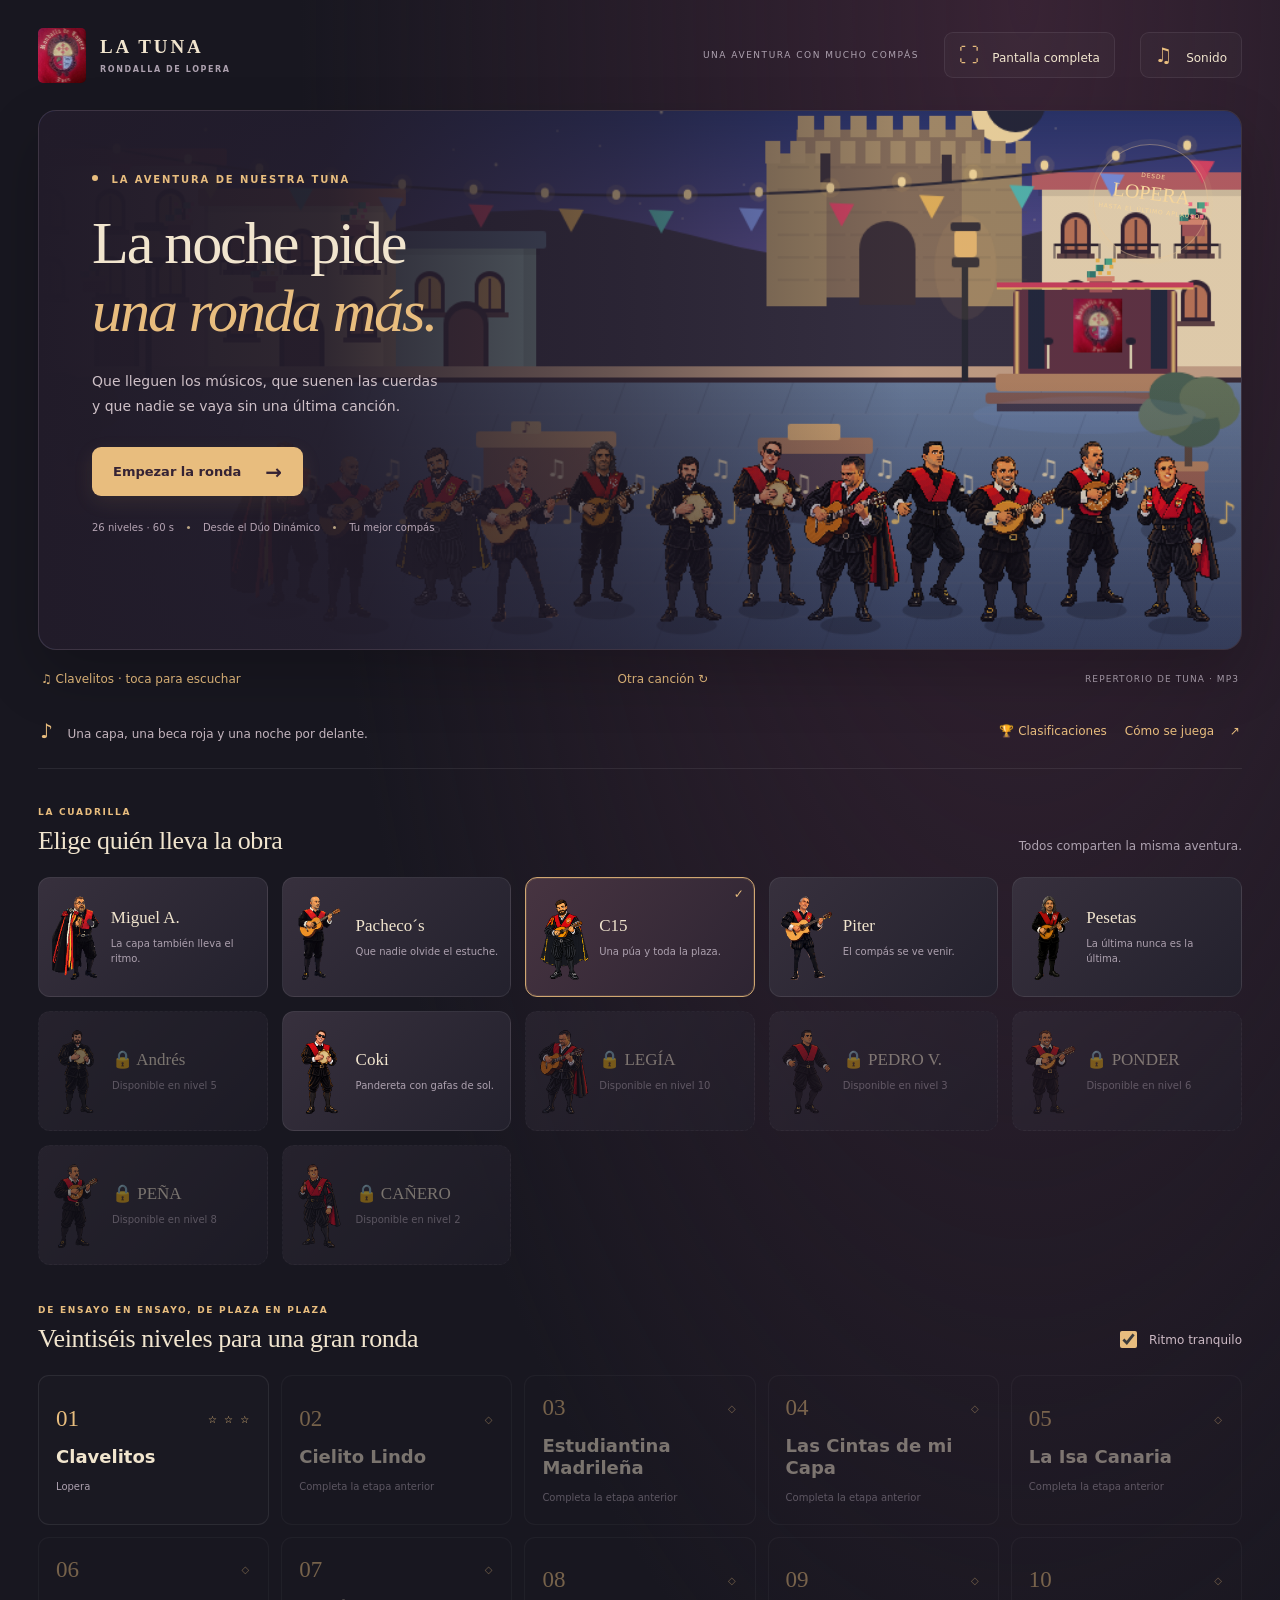
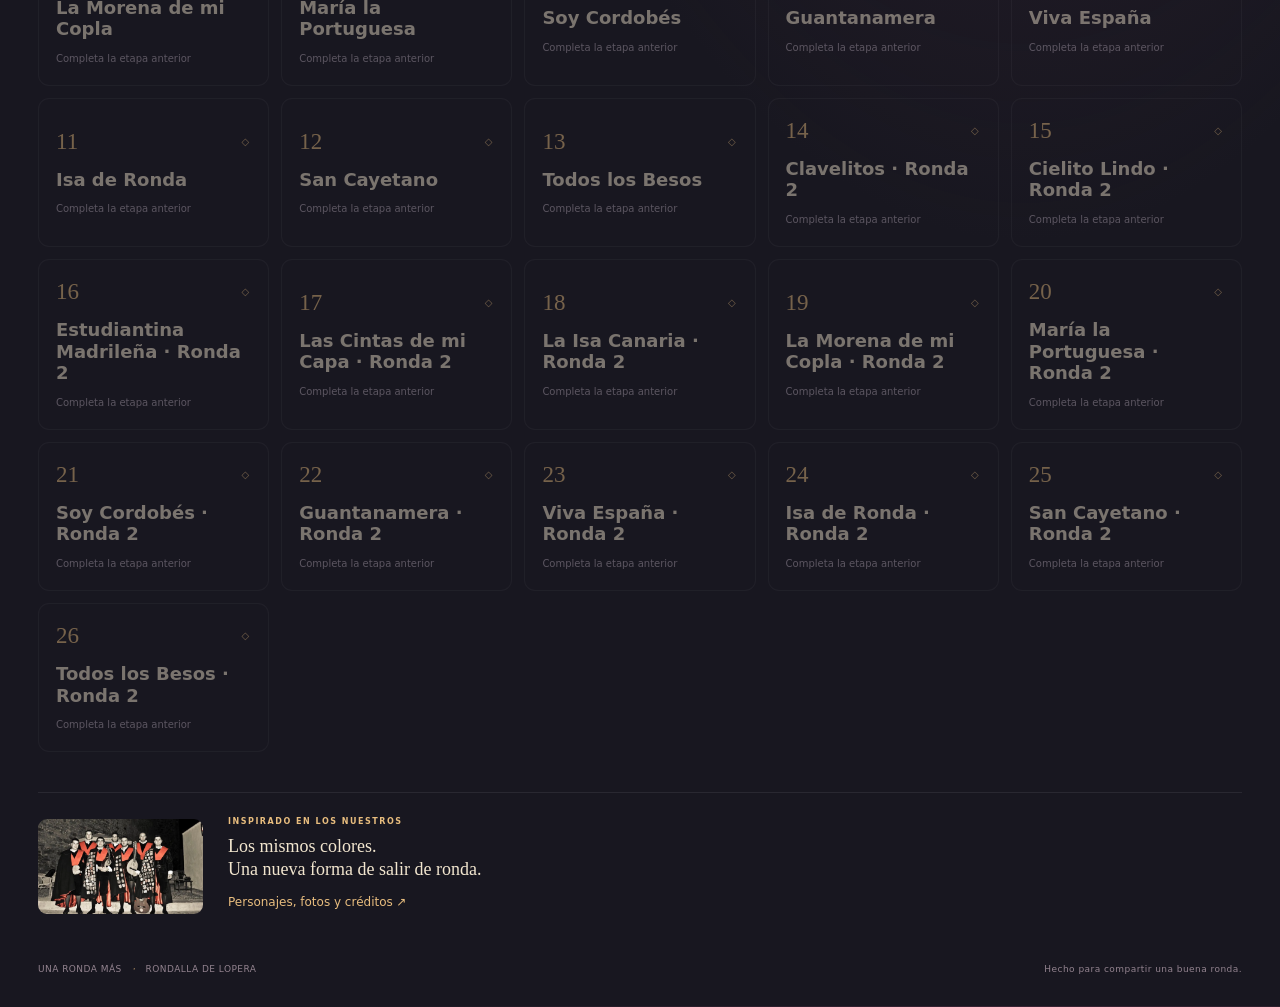
==== index.html @ 02914f10 "Update flexible group guidance" ====
<!doctype html>
<html lang="es">
<head>
  <meta charset="UTF-8"><meta name="viewport" content="width=device-width,initial-scale=1,viewport-fit=cover">
  <meta name="theme-color" content="#201b29"><meta name="description" content="Una ronda más: la aventura musical de la Rondalla de Lopera. Prepara al grupo, recorre la plaza y toca a compás.">
  <title>Una ronda más · Rondalla de Lopera</title>
  <link rel="icon" href="assets/ui/escudo.webp"><link rel="stylesheet" href="css/game.css?v=20261011-flex-party1"><link rel="stylesheet" href="css/promotion.css?v=20261011-promotion1">
</head>
<body>
  <div class="page">
    <header class="masthead">
      <a class="brand" href="#" id="brand" aria-label="Volver al inicio del juego"><img src="assets/ui/escudo.webp" alt="Escudo original de la Rondalla de Lopera"><span>LA TUNA<small>RONDALLA DE LOPERA</small></span></a>
      <div class="header-right"><span class="edition">UNA AVENTURA CON MUCHO COMPÁS</span><button class="icon-button" id="fullscreen" aria-label="Activar pantalla completa" title="Activar pantalla completa">⛶ <span>Pantalla completa</span></button><button class="icon-button" id="settings-open" aria-label="Ajustes de sonido">♫ <span>Sonido</span></button><button class="icon-button" id="pause" hidden aria-label="Pausar partida">Ⅱ <span>Pausa</span></button></div>
    </header>

    <main>
      <section id="home" class="home">
        <div class="hero">
          <canvas id="home-art" class="hero-art" width="960" height="540" aria-label="Ilustración de los músicos de la Rondalla en una plaza iluminada"></canvas>
          <div class="hero-shade"></div>
          <div class="hero-copy"><p class="eyebrow"><span></span> LA AVENTURA DE NUESTRA TUNA</p><h1>La noche pide<br><em>una ronda más.</em></h1><p class="hero-description">Que lleguen los músicos, que suenen las cuerdas<br class="desktop-break"> y que nadie se vaya sin una última canción.</p><button id="play" class="button primary">Empezar la ronda <span>→</span></button><div class="hero-meta"><span>26 niveles · 60 s</span><i></i><span>Desde el Dúo Dinámico</span><i></i><span>Tu mejor compás</span></div></div>
          <div class="postmark"><span>DESDE</span><b>LOPERA</b><span>HASTA EL ÚLTIMO APLAUSO</span></div>
        </div>

        <div class="music-strip"><button id="music-now" class="text-button" aria-label="Activar y ver la música actual">♫ Activa la música</button><button id="next-song" class="text-button" aria-label="Cambiar canción del menú">Otra canción ↻</button><span>REPERTORIO DE TUNA · MP3</span></div><div class="below-hero"><p><span class="gold">♪</span> Una capa, una beca roja y una noche por delante.</p><div class="below-actions"><button id="rankings-open" class="text-button">🏆 Clasificaciones</button><button id="how-open" class="text-button">Cómo se juega <span>↗</span></button></div></div>
        <section class="cast-section"><div class="section-heading"><div><p class="eyebrow">LA CUADRILLA</p><h2>Elige quién lleva la obra</h2></div><span class="muted">Todos comparten la misma aventura.</span></div><div id="characters" class="characters"></div></section>
        <section class="route-section"><div class="section-heading"><div><p class="eyebrow">DE ENSAYO EN ENSAYO, DE PLAZA EN PLAZA</p><h2>Veintiséis niveles para una gran ronda</h2></div><label class="difficulty"><input id="easy" type="checkbox" checked> Ritmo tranquilo</label></div><div id="levels" class="levels"></div></section>
        <div class="photo-footer"><img src="assets/referencias/grupo.webp" alt="Fotografía original de los músicos de la Tuna"><div><p class="eyebrow">INSPIRADO EN LOS NUESTROS</p><p>Los mismos colores.<br>Una nueva forma de salir de ronda.</p><button id="credits-open" class="text-button">Personajes, fotos y créditos ↗</button></div></div>
      </section>

      <section id="play-area" class="play-area" hidden aria-label="Partida">
        <div class="hud"><div class="hud-title"><span id="level-number" class="level-number">01</span><div><p id="place">Lopera · El ensayo</p><h2 id="level-title">Que no falte una cuerda</h2></div></div><div class="hud-stats"><div><small>PUNTOS</small><b id="score">0</b></div><div class="health-stat"><small id="health-label">ÁNIMO</small><div class="health-track"><span id="health-fill"></span></div></div><div><small id="timer-label">TIEMPO</small><b id="timer">1:45</b></div></div></div>
        <div class="game-viewport"><canvas id="game" width="960" height="540" tabindex="0" aria-label="Plaza de juego. Usa WASD o flechas para moverte, espacio para recoger. En actuaciones pulsa la dirección de cada nota."></canvas><div id="beacons" class="beacons" aria-label="Objetivos de la plaza"></div></div>
        <div class="objective-bar"><span class="objective-dot"></span><p id="objective">Recoge los instrumentos</p><b id="progress">0 / 3</b></div>
        <div id="rhythm-controls" hidden><p id="next-note" class="note-hint">Prepárate para tocar…</p><div class="rhythm-controls" aria-label="Controles musicales"><button data-lane="0" aria-label="Nota izquierda">←<small>A</small></button><button data-lane="1" aria-label="Nota abajo">↓<small>S</small></button><button data-lane="2" aria-label="Nota arriba">↑<small>W</small></button><button data-lane="3" aria-label="Nota derecha">→<small>D</small></button></div></div>
        <div id="explore-controls" class="explore-controls"><div class="dpad" aria-label="Controles de movimiento"><button data-direction="up" aria-label="Mover arriba">↑</button><button data-direction="left" aria-label="Mover izquierda">←</button><button data-direction="down" aria-label="Mover abajo">↓</button><button data-direction="right" aria-label="Mover derecha">→</button></div><p class="controls-tip"><kbd>WASD</kbd> / <kbd>← ↑ ↓ →</kbd> moverse <span>·</span> <kbd>Espacio</kbd> recoger o tocar<br>También puedes tocar un objeto para ir hasta él.</p><button id="interact" class="button action">Recoger / tocar <span>✦</span></button></div>
      </section>
      <aside id="scene-promotion" class="scene-promotion" aria-label="Carteles de Aquí Está la Tuna en el decorado" hidden></aside>
    </main>
    <footer class="footer"><span>UNA RONDA MÁS <i>·</i> RONDALLA DE LOPERA</span><span>Hecho para compartir una buena ronda.</span></footer>
  </div>

  <dialog id="modal"><div id="modal-content"></div></dialog>
  <dialog id="settings"><div class="dialog-head"><p class="eyebrow">A TU GUSTO</p><button class="close" data-close="settings" aria-label="Cerrar ajustes">×</button></div><h2>El sonido de la ronda</h2><p class="muted">La música se activa al empezar. Puedes tocar también en silencio.</p><label class="setting-row">Música MP3 <input id="music" type="checkbox" checked></label><label class="setting-row">Efectos de juego <input id="effects" type="checkbox" checked></label><label class="volume-row">Volumen <input id="volume" type="range" min="0" max="100" value="45"><output id="volume-value">45%</output></label><button class="button primary full" id="test-sound">Probar sonido ♪</button><p id="audio-status" class="small muted"></p><p id="storage-status" class="small muted"></p></dialog>
  <div id="live-status" class="sr-only" role="status" aria-live="polite"></div>
  <noscript><div class="noscript">Activa JavaScript en tu navegador para jugar a Una ronda más.</div></noscript>
  <script src="src/songs.js?v=4"></script><script src="src/midi.js?v=4"></script>
  <script src="src/charts/clavelitos.js?v=mp3-campaign3"></script><script src="src/charts/cielito-lindo.js?v=mp3-campaign3"></script><script src="src/charts/estudiantina-madrilena.js?v=mp3-campaign3"></script><script src="src/charts/cintas-capa.js?v=mp3-campaign3"></script><script src="src/charts/isa-canaria.js?v=mp3-campaign3"></script><script src="src/charts/morena-copla.js?v=mp3-opening1"></script><script src="src/charts/maria-portuguesa.js?v=mp3-opening1"></script><script src="src/charts/soy-cordobes.js?v=mp3-campaign3"></script><script src="src/charts/guantanamera.js?v=mp3-campaign3"></script><script src="src/charts/viva-espana.js?v=mp3-campaign3"></script><script src="src/charts/isa-de-ronda.js?v=mp3-campaign3"></script><script src="src/charts/san-cayetano.js?v=mp3-campaign3"></script><script src="src/charts/todos-los-besos.js?v=mp3-campaign3"></script>
  <script src="src/recordings.js?v=mp3-campaign3"></script><script src="src/ambient-recordings.js?v=mp3-campaign3"></script><script src="src/data.js?v=20261011-flex-party1"></script><script src="src/rankings-config.js?v=ranking1"></script><script src="src/leaderboards.js?v=ranking1"></script><script src="src/engine.js?v=20261011-flex-party1"></script><script src="src/audio.js?v=mp3-campaign3"></script><script src="src/event-scenes.js?v=20261009-procession1"></script><script src="src/promotion.js?v=20261011-promotion1"></script><script src="src/art.js?v=20261011-flex-party1"></script><script src="src/game.js?v=20261011-flex-party1"></script>
</body>
</html>
---- css/game.css ----
@charset "UTF-8";
:root{color-scheme:dark;--bg:#181720;--panel:#24202c;--gold:#e8bd7e;--cream:#f1e5ce;--muted:#ada1af;--red:#a9344d;--border:#ffffff13;--font:system-ui,-apple-system,"Segoe UI",sans-serif}
*{box-sizing:border-box}body{margin:0;background:radial-gradient(ellipse at 80% 0,#382334 0,transparent 50%),var(--bg);color:var(--cream);font-family:var(--font);font-size:15px}button,input,a{-webkit-tap-highlight-color:transparent}button,a,input{touch-action:manipulation}button{font:inherit;color:inherit;cursor:pointer}button:disabled{cursor:default;opacity:.45}button:focus-visible,a:focus-visible,input:focus-visible,canvas:focus-visible{outline:3px solid #f3cc91;outline-offset:5px}a{color:inherit;text-decoration:none}button{border:0}button,input{accent-color:var(--gold)}[hidden]{display:none!important}.page{max-width:1320px;margin:0 auto;padding:0 38px}.masthead{min-height:110px;display:flex;align-items:center;justify-content:space-between;gap:20px}.brand{display:flex;gap:14px;align-items:center}.brand img{width:48px;height:55px;object-fit:cover;border-radius:5px}.brand>span{letter-spacing:.15em;font:700 19px Georgia,serif}.brand small{display:block;letter-spacing:.2em;font:600 8px var(--font);margin-top:7px;color:var(--muted)}.header-right{display:flex;align-items:center;gap:25px}.edition{font-size:9px;letter-spacing:.17em;color:var(--muted)}.icon-button{background:#ffffff06;border:1px solid var(--border);border-radius:9px;padding:10px 14px;color:var(--gold);font-size:20px}.icon-button span{font-size:12px;margin-left:7px;color:var(--cream)}
.hero{height:540px;position:relative;overflow:hidden;border-radius:18px;border:1px solid #ffffff10;box-shadow:0 25px 60px #0003;background:#302636}.hero-art{position:absolute;height:100%;width:100%;object-fit:cover;object-position:70% center}.hero-shade{position:absolute;inset:0;background:linear-gradient(90deg,#211b29 0%,#211b29ed 24%,#211b2990 48%,#211b2910 72%),linear-gradient(0deg,#211b2966,transparent 50%)}.hero-copy{position:relative;padding:63px 53px;max-width:645px}.eyebrow{font-size:10px;font-weight:700;letter-spacing:.19em;color:var(--gold);margin:0 0 15px}.eyebrow>span{display:inline-block;width:6px;height:6px;background:var(--gold);border-radius:50%;margin-right:8px;vertical-align:2px}h1{font:400 clamp(40px,4.7vw,64px)/1.13 Georgia,serif;letter-spacing:-.035em;margin:24px 0}h1 em{font-weight:400;color:var(--gold)}.hero-description{font-size:14px;color:#cec0c7;line-height:1.8;margin:0 0 28px}.button{border-radius:9px;min-height:49px;padding:13px 21px;font-size:13px;font-weight:700;display:inline-flex;justify-content:center;align-items:center;gap:24px;transition:background .15s,transform .15s,box-shadow .15s}.button:hover{transform:translateY(-2px)}.button:active{transform:translateY(1px)}.primary{background:var(--gold);color:#352334;box-shadow:0 6px 20px #d7a6601a}.primary:hover{background:#f5d198}.secondary{background:#ffffff08;border:1px solid #ffffff1f;color:var(--cream)}.danger{background:#6b2e44}.button span{font-size:20px;line-height:1}.hero-meta{display:flex;align-items:center;gap:13px;font-size:10px;color:#b4a3b2;margin-top:26px}.hero-meta i{height:3px;width:3px;border-radius:50%;background:#b9a483}.postmark{position:absolute;right:33px;top:33px;text-align:center;transform:rotate(7deg);border:1px solid #e9c89869;border-radius:50%;width:115px;height:115px;padding:25px 3px;color:#f6d69c;box-shadow:0 0 0 5px #edcc9310}.postmark span{display:block;font-size:6px;letter-spacing:.14em;line-height:2}.postmark b{font:20px Georgia,serif}.below-hero{display:flex;justify-content:space-between;gap:12px;padding:13px 2px;border-bottom:1px solid var(--border);color:#c4b5be;font-size:12px;align-items:center}.gold{color:var(--gold);font-size:20px;margin-right:11px}.text-button{background:transparent;color:var(--gold);padding:8px 0;font-size:12px}.text-button span{margin-left:12px}.section-heading{display:flex;justify-content:space-between;align-items:end;gap:16px;margin-bottom:21px}.section-heading .eyebrow{margin-bottom:8px;font-size:9px}h2{font:400 26px/1.2 Georgia,serif;letter-spacing:-.015em;margin:0}.muted{color:var(--muted);font-size:12px;line-height:1.7}.cast-section{margin:38px 0}.characters{display:grid;grid-template-columns:repeat(4,1fr);gap:14px}.character-card{position:relative;border:1px solid var(--border);border-radius:12px;background:linear-gradient(135deg,#37303d,#23212d);text-align:left;display:flex;gap:12px;align-items:center;min-height:112px;padding:13px 15px;transition:border-color .2s,background .2s}.character-card img{width:54px;height:88px;object-fit:contain}.character-card strong{font:19px Georgia,serif;display:block;margin-bottom:8px}.character-card small{font-size:10px;line-height:1.5;color:var(--muted);display:block;max-width:155px}.character-card[aria-pressed=true]{border-color:#d0a771;background:linear-gradient(130deg,#473441,#2d2432);box-shadow:inset 0 0 0 1px #e8bd7e22}.character-card .selected-mark{position:absolute;right:10px;top:9px;color:var(--gold);font-size:12px}.route-section{margin:40px 0}.difficulty{font-size:12px;color:#ccb9c4;display:flex;align-items:center;gap:9px;padding-bottom:3px}.difficulty input{width:17px;height:17px}.levels{display:grid;grid-template-columns:repeat(5,1fr);gap:12px}.level-card{text-align:left;padding:19px 17px;border:1px solid var(--border);border-radius:11px;background:#ffffff03;min-height:133px}.level-card:hover:enabled{background:#ffffff08;border-color:#e8bd7e55}.level-card .level-top{display:flex;align-items:center;justify-content:space-between;margin-bottom:14px}.level-card .number{font:23px Georgia,serif;color:var(--gold)}.level-card .stars{font-size:10px;letter-spacing:2px;color:var(--gold)}.level-card strong{display:block;font-size:12px;margin-bottom:8px}.level-card small{font-size:10px;color:var(--muted)}.photo-footer{border-top:1px solid var(--border);padding-top:24px;display:flex;align-items:center;gap:25px;margin:40px 0 15px}.photo-footer img{width:165px;height:95px;border-radius:9px;object-fit:cover}.photo-footer .eyebrow{font-size:8px;margin-bottom:9px}.photo-footer p:not(.eyebrow){font:18px/1.3 Georgia,serif;margin:0 0 5px}.footer{padding:32px 0;display:flex;justify-content:space-between;gap:15px;font-size:9px;letter-spacing:.05em;color:#93838f}.footer i{margin:0 7px;color:var(--gold)}
.play-area{max-width:1100px;margin:0 auto}.hud{display:flex;justify-content:space-between;align-items:center;gap:20px;background:var(--panel);border:1px solid var(--border);border-radius:14px 14px 0 0;padding:20px 25px}.hud-title{display:flex;align-items:center;gap:17px}.level-number{color:var(--gold);font:32px Georgia,serif;border-right:1px solid #ffffff20;padding-right:16px}.hud-title p{font-size:10px;letter-spacing:.09em;text-transform:uppercase;margin:0 0 7px;color:var(--gold)}.hud-title h2{font-size:22px}.hud-stats{display:flex;gap:28px;align-items:center}.hud-stats>div{text-align:right}.hud-stats small{font-size:8px;color:var(--muted);letter-spacing:.13em;display:block;margin-bottom:7px}.hud-stats b{font-size:20px;font-variant-numeric:tabular-nums;color:var(--cream)}.health-track{width:92px;height:8px;background:#ffffff12;border-radius:5px;overflow:hidden}.health-track span{height:100%;display:block;background:#98bd98;border-radius:5px;transition:width .15s}.game-viewport{position:relative;background:#302336;aspect-ratio:16/9;overflow:hidden;border-inline:1px solid var(--border)}#game{display:block;width:100%;height:100%;touch-action:none}.beacons{position:absolute;inset:0;pointer-events:none}.beacon{pointer-events:auto;position:absolute;transform:translate(-50%,-50%);width:8%;height:15%;background:transparent;color:transparent;border-radius:50%;font-size:1px}.beacon.stage{width:15%;height:21%}.beacon:focus-visible{background:#e8bd7e22;border:2px solid var(--gold);outline-offset:0}.objective-bar{display:flex;align-items:center;gap:12px;border:1px solid var(--border);padding:15px 24px;background:#2b2332;border-radius:0 0 12px 12px}.objective-dot{width:6px;height:6px;border-radius:50%;background:var(--gold);flex-shrink:0}.objective-bar p{margin:0;font-size:12px;flex:1;color:#d2c2ca}.objective-bar b{font-size:13px;color:var(--gold);white-space:nowrap}.explore-controls{display:flex;justify-content:space-between;align-items:center;gap:20px;margin-top:16px}.controls-tip{font-size:11px;color:var(--muted);line-height:2;margin:0}.controls-tip span{padding:0 9px}kbd{font:10px var(--font);border:1px solid #ffffff22;padding:3px 5px;border-radius:4px;color:#e6d7da}.action{background:#433044;border:1px solid #d1a87955;color:var(--gold);min-height:46px}.dpad{display:none;grid-template-columns:repeat(3,42px);grid-template-rows:repeat(2,39px);gap:4px}.dpad button{border-radius:8px;background:#433447;border:1px solid #ffffff1f;font-size:20px;touch-action:none}.dpad [data-direction=up]{grid-column:2}.dpad [data-direction=left]{grid-row:2;grid-column:1}.dpad [data-direction=down]{grid-row:2;grid-column:2}.dpad [data-direction=right]{grid-row:2;grid-column:3}.rhythm-controls{display:flex;justify-content:center;gap:12px;margin:14px 0;touch-action:none}.rhythm-controls button{width:112px;min-height:65px;border-radius:10px;background:#312735;border:1px solid #ffffff25;font-size:26px;touch-action:none}.rhythm-controls button small{display:inline-block;margin-left:17px;font-size:11px;opacity:.55}.rhythm-controls button:nth-child(1){color:#f1b96e;border-color:#f1b96e70}.rhythm-controls button:nth-child(2){color:#ec8295;border-color:#ec829570}.rhythm-controls button:nth-child(3){color:#80cbc0;border-color:#80cbc070}.rhythm-controls button:nth-child(4){color:#afa3ed;border-color:#afa3ed70}.rhythm-controls button.pressed{background:#ffffff22;transform:translateY(2px)}
dialog{border:1px solid #d4ae7655;border-radius:18px;background:#26202e;color:var(--cream);width:min(560px,calc(100% - 30px));padding:32px;box-shadow:0 30px 100px #0009;max-height:90dvh;overflow:auto}dialog::backdrop{background:#11131ed6;backdrop-filter:blur(7px)}.dialog-head{display:flex;justify-content:space-between;align-items:center;margin-bottom:13px}.dialog-head .eyebrow{margin:0}.close{background:#ffffff09;border-radius:50%;height:30px;width:30px;font-size:20px;color:var(--muted)}dialog h2{font-size:33px;margin-bottom:18px}dialog p{line-height:1.8;font-size:13px;color:#c6b8c3}.dialog-photo{width:100%;height:155px;object-fit:cover;border-radius:10px;margin:0 0 20px}.dialog-quote{padding:13px 16px;background:#ffffff05;border-left:2px solid var(--gold);font-style:italic;color:var(--gold)!important}.dialog-controls{font-size:12px;color:#d1c0ca;line-height:2;display:grid;grid-template-columns:repeat(2,1fr);gap:8px;margin:20px 0}.dialog-controls b{display:block;color:var(--gold)}.dialog-actions{display:flex;gap:10px;margin-top:23px;flex-wrap:wrap}.dialog-actions .button{flex:1;white-space:nowrap}.result-stars{font-size:37px;letter-spacing:8px;color:var(--gold);margin-bottom:15px}.results-grid{display:grid;grid-template-columns:repeat(3,1fr);gap:12px;margin:21px 0}.results-grid>div{padding:14px 4px;text-align:center;border:1px solid var(--border);border-radius:8px}.results-grid small{display:block;color:var(--muted);font-size:9px;letter-spacing:.06em;margin-bottom:8px}.results-grid b{font:27px Georgia,serif;color:var(--gold)}.setting-row{display:flex;justify-content:space-between;align-items:center;padding:18px 0;border-bottom:1px solid var(--border);font-size:13px}.setting-row input{width:19px;height:19px}.volume-row{display:flex;align-items:center;gap:18px;font-size:13px;margin:24px 0}.volume-row input{flex:1;width:80px}.volume-row output{font-size:11px;color:var(--gold);min-width:34px}.full{width:100%}.small{font-size:11px!important}.credits-cast{display:grid;grid-template-columns:repeat(2,1fr);gap:14px;margin:20px 0}.credits-cast>div{background:#ffffff04;padding:12px;border-radius:9px}.credits-cast img{width:54px;height:83px;float:left;margin-right:10px}.credits-cast strong{font-size:12px}.credits-cast p{font-size:10px;line-height:1.6;margin:7px 0}.credits-cast .reference{width:100%;height:90px;object-fit:cover;float:none;border-radius:6px}.noscript{padding:20px;background:#a43b51}.sr-only{position:absolute;width:1px;height:1px;padding:0;overflow:hidden;clip:rect(0,0,0,0);white-space:nowrap}
.note-hint{text-align:center;color:var(--muted);font-size:12px;margin:12px 0 -4px;font-variant-numeric:tabular-nums}
.beacon{min-width:44px;min-height:44px}
@media(hover:none),(pointer:coarse){.dpad{display:grid}.controls-tip{display:none}.button:hover{transform:none}.beacon{width:11%;height:19%}}
@media(min-width:1500px){.page{max-width:1400px}.hero{height:570px}.hero-copy{padding-top:74px}}
@media(max-width:950px){.page{padding:0 24px}.edition{display:none}.hero-copy{padding:53px 35px;max-width:530px}.hero{height:500px}.hero-art{width:115%;left:-15%;object-position:80%}.hero-shade{background:linear-gradient(90deg,#211b29 0%,#211b29c9 30%,#211b2925 80%)}.characters{grid-template-columns:repeat(2,1fr)}.levels{gap:8px}.level-card{padding:16px 12px}.postmark{right:22px;top:22px;width:90px;height:90px;padding:17px 3px}.postmark b{font-size:18px}.postmark span{font-size:5px}.hud-stats{gap:15px}.hud{padding:16px}.health-track{width:65px}}
@media(max-width:600px){.page{padding:0 14px}.masthead{min-height:83px}.brand img{width:36px;height:42px}.brand{gap:10px}.brand>span{font-size:16px}.brand small{font-size:6px}.header-right{gap:8px}.icon-button{padding:8px 11px}.icon-button span{display:none}.hero{height:570px;border-radius:13px}.hero-art{height:55%;top:auto;bottom:0;width:100%;left:0;object-position:70% center}.hero-shade{background:linear-gradient(180deg,#211b29 0%,#211b29 32%,#211b2910 66%)}.hero-copy{padding:29px 24px;max-width:none}.hero-copy .eyebrow{font-size:8px}.hero-copy h1{font-size:43px;margin:19px 0 15px}.hero-description{font-size:12px;line-height:1.6;margin-bottom:19px;max-width:270px}.hero-meta{font-size:9px;margin-top:17px}.postmark{top:auto;bottom:24px;right:17px;width:76px;height:76px;padding-top:14px;background:#28213170}.postmark b{font-size:15px}.postmark span{font-size:4px}.desktop-break{display:none}.below-hero{align-items:flex-start;font-size:10px}.below-hero p{max-width:240px;line-height:1.7}.below-hero .text-button{white-space:nowrap;font-size:10px;padding-top:15px}.section-heading{align-items:start}.section-heading>.muted{display:none}h2{font-size:23px}.character-card{gap:5px;padding:10px 8px;min-height:112px}.character-card img{width:46px;height:83px}.character-card strong{font-size:16px}.character-card small{font-size:9px}.characters{gap:9px}.levels{grid-template-columns:repeat(2,1fr)}.level-card:last-child{grid-column:1/-1;min-height:105px}.level-card{min-height:120px}.difficulty{font-size:10px;max-width:100px;line-height:1.5}.section-heading .eyebrow{font-size:7px;line-height:1.8}.photo-footer{gap:15px}.photo-footer img{width:110px;height:100px}.photo-footer p:not(.eyebrow){font-size:16px}.photo-footer .text-button{font-size:10px}.footer{font-size:7px;line-height:1.8}.footer>span:last-child{max-width:115px;text-align:right}.hud{padding:14px 10px;align-items:start;gap:8px;flex-wrap:wrap}.hud-title{gap:10px}.hud-title h2{font-size:19px}.hud-title p{font-size:8px}.level-number{font-size:27px;padding-right:10px}.hud-stats{width:100%;justify-content:space-between;padding-top:10px;border-top:1px solid var(--border);margin-top:4px}.hud-stats>div{display:flex;align-items:center;gap:8px}.hud-stats small{margin:0;font-size:7px}.hud-stats b{font-size:16px}.health-track{width:78px}.objective-bar{padding:12px 10px;gap:7px;align-items:start}.objective-bar p{font-size:10px;line-height:1.7}.objective-bar b{font-size:11px}.objective-dot{margin-top:5px}.dpad{display:grid}.controls-tip{display:none}.explore-controls{gap:10px;margin-top:12px}.action{font-size:11px;padding:12px;gap:10px}.rhythm-controls{gap:8px}.rhythm-controls button{flex:1;min-height:64px;width:auto}.rhythm-controls button small{display:none}dialog{padding:23px}dialog h2{font-size:29px}.dialog-photo{height:125px}.dialog-actions{gap:8px}.dialog-actions .button{font-size:11px;padding:12px}.dialog-controls{font-size:10px}.results-grid b{font-size:23px}.credits-cast{gap:9px}.credits-cast>div{padding:9px}.credits-cast img{width:43px;height:75px}.game-viewport{aspect-ratio:16/10}#game{object-fit:fill}}
@media(max-height:550px) and (orientation:landscape){.masthead{min-height:60px}.play-area{max-width:740px}.hud{padding:9px 15px}.hud-title h2{font-size:17px}.game-viewport{max-height:calc(100dvh - 170px);aspect-ratio:16/9}.objective-bar{padding:8px 15px}.explore-controls,.rhythm-controls{margin-top:8px}.dpad{grid-template-rows:repeat(2,30px);grid-template-columns:repeat(3,35px)}.footer{padding:13px}.rhythm-controls button{min-height:46px}}

:fullscreen{background:var(--bg)}:fullscreen .page,.-webkit-full-screen .page{max-width:1600px;min-height:100dvh;padding-inline:clamp(22px,4vw,68px)}:fullscreen .masthead,.-webkit-full-screen .masthead{min-height:clamp(72px,9vh,110px)}:fullscreen .play-area,.-webkit-full-screen .play-area{max-width:min(1450px,calc((100dvh - 270px)*16 / 9))}:fullscreen .hero,.-webkit-full-screen .hero{height:min(720px,calc(100dvh - 190px))}:fullscreen .icon-button.active,.-webkit-full-screen .icon-button.active{background:#e8bd7e18;border-color:#e8bd7e66}
@media(prefers-reduced-motion:reduce){*{scroll-behavior:auto!important;transition:none!important}.button:hover{transform:none}}
@media(max-height:550px) and (orientation:landscape){
  .page:has(#play-area:not([hidden])){padding:0 8px;max-width:none}
  .page:has(#play-area:not([hidden])) .masthead{position:absolute;top:8px;right:16px;min-height:0;z-index:5}
  .page:has(#play-area:not([hidden])) .brand,.page:has(#play-area:not([hidden])) .edition,.page:has(#play-area:not([hidden])) .icon-button span{display:none}
  .page:has(#play-area:not([hidden])) .header-right{gap:6px}
  .page:has(#play-area:not([hidden])) .icon-button{padding:6px 10px;font-size:17px}
  .page:has(#play-area:not([hidden])) .footer{display:none}
  .play-area{position:relative;max-width:none}
  .play-area .hud{position:absolute;top:0;left:0;right:0;z-index:2;background:#211b29de;padding:8px 112px 8px 14px;border-radius:0;gap:12px;flex-wrap:nowrap}
  .play-area .hud-title{gap:10px;min-width:0}.play-area .hud-title h2{font-size:15px}.play-area .hud-title p{font-size:8px}.play-area .level-number{font-size:23px;padding-right:9px}
  .play-area .hud-stats{width:auto;gap:12px;border:0;padding:0;margin:0}.play-area .hud-stats b{font-size:14px}.play-area .health-track{width:55px}
  .play-area .game-viewport{width:100%;height:100dvh;max-height:none;aspect-ratio:auto;border:0}
  .play-area .objective-bar{position:absolute;bottom:0;left:0;right:0;z-index:2;padding:7px 14px;background:#211b29e8;border-radius:0}.play-area .objective-bar p{font-size:10px}
  .play-area .explore-controls{position:absolute;bottom:39px;left:16px;right:16px;z-index:2;margin:0}.play-area .dpad{display:grid;grid-template-rows:repeat(2,33px);grid-template-columns:repeat(3,38px)}.play-area .controls-tip{display:none}.play-area .action{min-height:40px;padding:9px 14px;font-size:11px;background:#39273bea}
  .play-area #rhythm-controls{position:absolute;bottom:40px;left:44%;right:7%;z-index:2}.play-area .note-hint{display:none}.play-area .rhythm-controls{margin:0;gap:8px}.play-area .rhythm-controls button{width:auto;flex:1;min-height:40px;font-size:21px;background:#201b2de8}.play-area .rhythm-controls button small{display:none}
}
.characters{grid-template-columns:repeat(5,1fr)}.character-card{gap:9px;padding:15px 10px}.character-card img,.credits-cast img{image-rendering:pixelated}.character-card strong{font-size:17px}.character-card small{font-size:10px}.levels{grid-template-columns:repeat(5,1fr)}.level-card strong{font-size:18px;line-height:1.2}.level-card{min-height:149px}.music-strip{display:flex;align-items:center;justify-content:space-between;gap:10px;padding:14px 3px 0}.music-strip>span{font-size:9px;letter-spacing:.12em;color:var(--muted)}.music-strip .text-button{font-size:12px;color:var(--gold)}.rhythm-controls button{border-color:var(--lane,#d8b373);color:var(--lane,#f1bf72)}.rhythm-controls button.pressed{background:var(--lane,#f1bf72);color:#202233;box-shadow:0 0 24px color-mix(in srgb,var(--lane,#f1bf72) 35%,transparent);transform:translateY(2px)}.rhythm-controls button.missed{background:#753e55;box-shadow:0 0 20px #e3758760}.rhythm-controls{max-width:700px;margin-left:auto;margin-right:auto}.rhythm-controls button{min-width:44px}.credits-cast .reference{image-rendering:auto}
@media(max-width:1100px){.characters{grid-template-columns:repeat(3,1fr)}.character-card{min-height:115px}}
@media(max-width:600px){.characters{grid-template-columns:repeat(2,1fr)}.characters .character-card:last-child{grid-column:1/-1;justify-content:center}.levels{grid-template-columns:repeat(2,1fr)}.level-card:last-child{grid-column:auto}.character-card{padding:10px}.character-card strong{font-size:15px}.music-strip>span{display:none}.rhythm-controls{gap:5px}.rhythm-controls button{min-height:67px;font-size:23px}.rhythm-controls button small{display:block;font-size:10px}.note-hint{font-size:11px}.hud-title h2{font-size:18px}}
@media(max-height:550px) and (orientation:landscape){.play-area #rhythm-controls{left:41%;right:4%}.play-area .rhythm-controls{gap:5px}.play-area .rhythm-controls button{min-width:44px;min-height:44px}.play-area .hud-title h2{font-size:14px}.play-area .game-viewport{height:calc(100dvh - 1px)}.play-area .dpad{grid-template-rows:repeat(2,44px);grid-template-columns:repeat(3,44px)}.play-area .action{min-height:44px}}
@media(max-width:600px){.dpad{grid-template-rows:repeat(2,44px);grid-template-columns:repeat(3,44px)}}
@media(min-width:900px) and (min-height:551px){.page:has(#play-area:not([hidden])) .masthead{min-height:64px}.page:has(#play-area:not([hidden])) .footer{display:none}.page:has(#play-area:not([hidden])) .play-area{max-width:min(1100px,calc((100dvh - 345px)*16 / 9))}.play-area .hud{padding:16px 20px;gap:12px}.play-area .hud-stats{gap:20px}}
@media(min-width:900px) and (min-height:551px) and (max-height:690px){.play-area .hud{padding:10px;gap:8px}.play-area .hud-title h2{font-size:16px}.play-area .hud-title p{font-size:8px}.play-area .hud-stats{gap:12px}.play-area .hud-stats small{font-size:7px}.play-area .hud-stats b{font-size:16px}}
.gig-card{margin:15px 0;padding:15px 17px;border:1px solid #e8bd7e3d;border-radius:12px;background:linear-gradient(135deg,#3a2b3b,#25212f);box-shadow:inset 0 0 0 1px #ffffff08}.gig-card .eyebrow{margin-bottom:7px}.gig-card h3{margin:0 0 7px;font:24px Georgia,serif;color:var(--gold)}.gig-card p{margin:7px 0;line-height:1.55}.gig-card .small{font-size:11px}.party-picker{margin:18px 0 8px;padding:15px;border:1px solid #ffffff16;border-radius:12px;background:#ffffff04}.party-picker-head{display:flex;justify-content:space-between;align-items:end;gap:12px;margin-bottom:12px}.party-picker-head .eyebrow{margin:0 0 5px}.party-picker-head h3{font:22px Georgia,serif;margin:0;color:var(--cream)}.party-grid{display:grid;grid-template-columns:repeat(2,minmax(0,1fr));gap:8px}.party-card{position:relative;display:flex;align-items:center;gap:8px;min-height:72px;padding:7px;border:1px solid #ffffff18;border-radius:9px;background:#ffffff05;text-align:left}.party-card img{width:38px;height:62px;object-fit:contain;image-rendering:pixelated}.party-card strong{display:block;font:15px Georgia,serif;margin-bottom:4px}.party-card small{display:block;color:var(--muted);font-size:10px;line-height:1.35}.party-card.is-selected{border-color:#e8bd7e;background:#473441;box-shadow:inset 0 0 0 1px #e8bd7e44}.party-card.is-unavailable{filter:grayscale(.7);border-style:dashed;background:#ffffff02}.party-card.is-unavailable small{color:#e9a7a8}.party-mark{position:absolute;right:7px;top:5px;color:var(--gold);font-size:14px}@media(max-width:600px){.party-picker{padding:11px}.party-picker-head h3{font-size:19px}.party-picker-head .small{font-size:10px}.party-grid{gap:6px}.party-card{min-height:68px;padding:6px;gap:6px}.party-card img{width:31px;height:55px}.party-card strong{font-size:13px}.party-card small{font-size:9px}.party-mark{font-size:12px}}
.result-cast{display:flex;justify-content:center;gap:5px;margin:12px 0 16px}.result-cast>div{display:flex;align-items:center;gap:4px;min-width:0;padding:5px 7px;border:1px solid #ffffff18;border-radius:7px;background:#ffffff05}.result-cast img{width:25px;height:42px;object-fit:contain;image-rendering:pixelated}.result-cast span{font-size:9px;color:var(--cream);white-space:nowrap}@media(max-width:600px){.result-cast{gap:3px}.result-cast>div{flex-direction:column;gap:2px;padding:4px}.result-cast img{width:25px;height:36px}.result-cast span{font-size:8px}}
/* One catalogue and one reward presentation for every progressive character. */
dialog.party-dialog{width:min(900px,calc(100% - 24px))}.party-dialog .party-grid{grid-template-columns:repeat(4,minmax(0,1fr))}.party-card>span{min-width:0}.party-card strong,.party-card small{overflow-wrap:anywhere}.party-dialog .dialog-actions{position:sticky;bottom:-23px;background:#26202ef5;padding:12px 0;margin-top:10px;z-index:2}.party-card{min-height:80px}.character-card:disabled{border-style:dashed}.unlock-card{text-align:center;position:relative;overflow:hidden}.unlock-card h2{font-size:28px;line-height:1.25}.reward-level{color:var(--gold)!important;font-size:11px!important;letter-spacing:.1em}.reward-sprite{width:144px;height:240px;margin:8px auto;background-size:calc(var(--columns)*144px) 960px;background-position:0 -720px;background-repeat:no-repeat;image-rendering:pixelated;animation:reward-frames 1.2s steps(var(--frames)) infinite}.reward-sparkles{position:absolute;inset:25px 12px auto;height:180px;pointer-events:none}.reward-sparkles i{position:absolute;font-style:normal;color:var(--gold);animation:reward-spark 1.6s ease-in-out infinite}.reward-sparkles i:nth-child(1){left:13%;top:25px}.reward-sparkles i:nth-child(2){right:16%;top:85px;animation-delay:.4s}.reward-sparkles i:nth-child(3){left:23%;top:140px;animation-delay:.8s}.reward-sparkles i:nth-child(4){right:26%;top:10px;animation-delay:1.2s}@keyframes reward-frames{to{background-position:calc(var(--columns)*-144px) -720px}}@keyframes reward-spark{50%{transform:translateY(-9px) rotate(12deg);opacity:.4}}
@media(max-width:800px){.party-dialog .party-grid{grid-template-columns:repeat(3,minmax(0,1fr))}}
@media(max-width:600px){.party-dialog .party-grid{grid-template-columns:repeat(2,minmax(0,1fr))}dialog.party-dialog{padding:16px}.party-dialog .gig-card{padding:10px;margin:10px 0}.party-dialog .gig-card p{font-size:11px;line-height:1.5}.party-dialog .party-picker{padding:8px;margin-top:10px}.party-dialog .dialog-actions{bottom:-16px}.party-card{min-height:72px}.unlock-card h2{font-size:23px}.party-dialog h2{font-size:24px}.character-card strong{overflow-wrap:anywhere}}
@media(prefers-reduced-motion:reduce){.reward-sprite,.reward-sparkles i{animation:none}}
.party-card strong{text-transform:uppercase}
/* Keep names readable beside the longer locality restriction messages. */
@media(max-width:360px){.party-dialog .party-card{padding:5px;gap:4px}.party-dialog .party-card img{width:24px;height:50px;flex-shrink:0}.party-dialog .party-card strong{font-size:12px;white-space:nowrap;overflow-wrap:normal}}
.below-actions{display:flex;gap:18px;align-items:center}.ranking-preview,.ranking-table{margin:13px 0;padding:13px 15px;border:1px solid #e8bd7e3d;border-radius:11px;background:linear-gradient(135deg,#302433,#24212f)}.ranking-preview-head{display:flex;justify-content:space-between;align-items:center;gap:10px;margin-bottom:8px;color:var(--gold);font-size:10px;letter-spacing:.08em}.ranking-list{list-style:none;padding:0;margin:8px 0}.ranking-list li{display:grid;grid-template-columns:30px minmax(0,1fr) auto 52px;align-items:center;gap:8px;padding:8px 4px;border-bottom:1px solid #ffffff10;font-size:12px}.ranking-list li:last-child{border:0}.ranking-list strong{overflow-wrap:anywhere;text-transform:uppercase}.ranking-list li>span{color:var(--muted);font-size:10px}.ranking-list em{font-style:normal;text-align:right;color:var(--gold);font-weight:700}.ranking-medal{text-align:center;font-size:15px}.ranking-tabs{display:flex;align-items:center;gap:8px;margin:12px 0}.ranking-tabs .button{min-height:38px;padding:8px 12px;font-size:11px}.ranking-tabs label{display:flex;align-items:center;gap:7px;margin-left:auto;color:var(--muted);font-size:11px}.ranking-tabs select{max-width:190px;border:1px solid #ffffff2a;border-radius:7px;background:#302a38;color:var(--cream);padding:9px}.ranking-pagination{display:flex;justify-content:space-between;gap:10px}.ranking-pagination .button{min-height:38px;padding:8px 13px;font-size:11px}.rank-submit{margin:16px 0 4px;padding:14px;border:1px solid #e8bd7e40;border-radius:11px;background:#ffffff05}.rank-submit h3{margin:0 0 10px;color:var(--gold);font:20px Georgia,serif}.rank-submit>label{display:block;margin:8px 0 5px;color:var(--muted);font-size:11px}.rank-submit input{width:100%;min-height:43px;padding:10px 12px;border:1px solid #ffffff29;border-radius:8px;background:#17151f;color:var(--cream);font-size:16px}.rank-submit-actions{display:flex;flex-wrap:wrap;gap:8px;margin-top:10px}.rank-submit-actions .button{min-height:40px;padding:9px 12px;font-size:11px;gap:8px}.rank-submit .small{font-size:10px;line-height:1.5}.ranking-table{max-height:min(52vh,480px);overflow:auto}.ranking-table .ranking-list li{grid-template-columns:34px minmax(0,1fr) auto 56px}.ranking-table .ranking-list li>span{white-space:nowrap}.ranking-table>p:first-child{margin-top:0}
@media(max-width:600px){.below-actions{gap:10px}.below-actions .text-button{font-size:11px}.ranking-preview,.ranking-table{padding:10px}.ranking-preview-head{align-items:flex-start;font-size:9px}.ranking-list li{grid-template-columns:25px minmax(0,1fr) auto 42px;gap:5px;padding:7px 1px;font-size:11px}.ranking-list li>span{font-size:9px}.ranking-tabs{flex-wrap:wrap}.ranking-tabs label{width:100%;margin:4px 0 0}.ranking-tabs select{flex:1;max-width:none}.rank-submit{padding:11px}.rank-submit h3{font-size:18px}.rank-submit-actions{display:grid;grid-template-columns:1fr 1fr}.rank-submit-actions .button:first-child{grid-column:1/-1}.ranking-table{max-height:45dvh}}
.selection-rule{margin:10px 2px 0!important;color:var(--gold)!important;font-size:11px!important}.party-picker-head h3{font-size:clamp(15px,2.8vw,22px)}
.result-cast{flex-wrap:wrap;max-width:100%;justify-content:center}.duo-intro{text-align:center;padding:10px 4px 2px}.duo-intro h2{color:var(--gold);font:700 clamp(25px,6vw,38px)/1.1 Georgia,serif;letter-spacing:.04em;margin:8px 0 18px}.duo-members{display:flex;justify-content:center;align-items:end;gap:18px;margin:10px auto 16px}.duo-members figure{margin:0;display:flex;flex-direction:column;align-items:center;gap:8px;animation:duo-arrive .65s cubic-bezier(.2,.8,.3,1) both}.duo-members figure:nth-of-type(2){animation-delay:.12s}.duo-members img{width:88px;height:146px;object-fit:contain;image-rendering:pixelated}.duo-members figcaption{color:var(--gold);font-size:11px;font-weight:700;letter-spacing:.12em}.duo-plus{font:30px Georgia,serif;color:var(--gold);padding-bottom:28px}.duo-message{max-width:420px;margin:14px auto!important;padding:13px 15px;border:1px solid #e8bd7e3d;border-radius:10px;background:#ffffff06;color:var(--cream)!important;font:italic 16px/1.55 Georgia,serif!important}.duo-intro .dialog-actions{max-width:360px;margin:18px auto 0}.duo-intro .button{width:100%}@keyframes duo-arrive{from{opacity:0;transform:translateY(12px)}to{opacity:1;transform:translateY(0)}}
@media(max-width:600px){.selection-rule{font-size:10px!important}.duo-members img{width:72px;height:122px}.duo-members{gap:10px}.duo-message{font-size:14px!important}}
---- css/promotion.css ----
/* Physical scenery props, outside the musicians, paths, notes and controls.
   Native links retain readable text and 44px touch targets at every resolution. */
.scene-promotion{--ground:#78978c;--wood:#8e675e;--edge:#d5ac84;--paper:#f2e1bd;--ink:#3d344b;--trim:#b87488;position:relative;max-width:1100px;margin:6px auto 0;min-height:176px;padding:24px 32px 0;overflow:hidden;isolation:isolate;background-color:var(--ground);background-image:linear-gradient(#ffffff0b 2px,transparent 2px),linear-gradient(90deg,#27334725 2px,transparent 2px);background-size:64px 28px;border:2px solid #433c4f;font-family:monospace}
.scene-promotion::before{content:"";position:absolute;inset:0 0 auto;height:12px;background:var(--edge);box-shadow:0 4px #49394b;z-index:-1}
.scene-promotion::after{content:"";position:absolute;left:7%;right:7%;bottom:4px;height:8px;background:#302b4233;z-index:-1}
.promo-props{display:flex;align-items:flex-end;justify-content:center;gap:38px;max-width:900px;margin:auto}
.promo-main-prop{position:relative;flex:1;max-width:490px;min-width:0}
.promo-main-sign{position:relative;padding:9px 16px 6px;color:var(--ink);background:var(--paper);border:6px solid var(--wood);box-shadow:inset 0 0 0 2px var(--edge),4px 4px #302b424d;text-align:center}
.promo-sign-brand{display:flex;align-items:center;justify-content:center;gap:8px;font-weight:bold;font-size:12px;letter-spacing:1px;min-height:30px}
.promo-sign-brand img{object-fit:contain;image-rendering:pixelated;flex:none}
.promo-heading{font-weight:bold;font-size:10px;letter-spacing:1px;margin:4px 0 2px;color:var(--ink)}
.promo-booking,.promo-website{display:flex;align-items:center;justify-content:center;min-height:44px;gap:8px;font-weight:bold;color:var(--ink)}
.promo-booking{font-size:15px;flex-wrap:wrap;column-gap:8px;row-gap:0;line-height:1.3}
.promo-booking strong{font-size:21px;white-space:nowrap}
.promo-website{font-size:16px;letter-spacing:-.3px;text-decoration:underline;text-underline-offset:3px;border-top:2px solid #49394b20}
.scene-promotion a:hover{background:#ffffff26}.scene-promotion a:focus-visible{outline:3px solid var(--ink);outline-offset:0;background:#fff1cf}
.promo-legs{height:22px;margin:0 22px;border-inline:8px solid var(--wood);position:relative}
.promo-legs::after{content:"";position:absolute;left:-14px;right:-14px;bottom:0;border-bottom:4px solid var(--edge)}
.promo-social-prop{width:258px;position:relative;flex:none}
.promo-social-sign{padding:12px 8px 9px;border:5px solid var(--wood);background:var(--paper);box-shadow:inset 0 0 0 2px var(--edge),4px 4px #302b424d;color:var(--ink);text-align:center}
.promo-social-sign>p{font-size:10px;font-weight:bold;letter-spacing:1px;margin:0 0 5px}
.promo-social-links{display:flex;justify-content:space-evenly;gap:3px}
.promo-social{display:flex;min-width:66px;min-height:64px;flex-direction:column;align-items:center;justify-content:center;gap:4px;padding:4px 1px;font-size:10px;font-weight:bold}
.promo-pixel-icon{display:block;flex:none;width:32px;height:32px;image-rendering:pixelated}
.promo-decoration{position:absolute;pointer-events:none;inset:0;z-index:-1}.promo-decoration i{position:absolute;bottom:22px;width:18px;height:28px;background:#ac806b;border-top:6px solid var(--edge)}.promo-decoration i:first-child{left:12px}.promo-decoration i:nth-child(2){right:12px}.promo-decoration i:nth-child(3){display:none}
.promo-decoration i::before{content:"";position:absolute;left:4px;top:-20px;width:6px;height:18px;background:#637961;box-shadow:-6px -4px #637961,6px -8px #8da285}
.promo-awning{display:none}
/* A wedding fabric valance, bow-like pixel rosettes, and a hanging social plaque. */
[data-scene=wedding]{--ground:#82707e;--wood:#b0848b;--edge:#efd1ac;--paper:#fff0d6;padding-top:29px}
[data-support=draped] .promo-awning{display:block;position:absolute;top:-11px;left:-4px;right:-4px;height:18px;background:repeating-linear-gradient(90deg,#e4a5b0 0 28px,#f6d4d6 28px 56px);border-top:4px solid #f7dfbd;z-index:1;clip-path:polygon(0 0,100% 0,100% 70%,95% 70%,95% 100%,5% 100%,5% 70%,0 70%)}
[data-support=draped] .promo-social-sign{border-width:3px 8px 6px;position:relative}
[data-support=draped] .promo-social-sign::before{content:"";position:absolute;width:8px;height:8px;left:-11px;top:13px;background:#d98a9e;box-shadow:0 8px #edb4bb,8px 4px #d98a9e,0 57px #d98a9e,237px 0 #d98a9e,237px 8px #edb4bb}
/* Moonlit wooden noticeboard and lantern; independent silhouette. */
[data-scene=serenade]{--ground:#596c85;--wood:#664c52;--edge:#b89876;--paper:#d8c6aa}
[data-support=noticeboard] .promo-main-sign{border-width:8px;box-shadow:inset 0 0 0 2px #ac896d,5px 5px #28233366}
[data-support=noticeboard] .promo-main-prop::before{content:"";position:absolute;left:-18px;top:15px;width:10px;height:20px;background:#efce8a;border:3px solid #443c50;box-shadow:0 -5px #443c50,0 5px #443c50,-4px 0 #e5c58b14,4px 0 #e5c58b14}
[data-support=noticeboard] .promo-legs{height:32px;border-width:10px}
/* Party roll-up: bunting top and a weighted display foot instead of posts. */
[data-scene=birthday]{--wood:#956080;--edge:#f2be8c;--paper:#ffe6be;padding-top:32px}
[data-support=party] .promo-main-sign{border-width:3px 8px 10px}
[data-support=party] .promo-awning{display:block;height:15px;position:absolute;top:-15px;left:0;right:0;background:repeating-linear-gradient(90deg,#db789c 0 26px,#f4d48a 26px 52px,#83b8ae 52px 78px);clip-path:polygon(0 0,100% 0,96% 100%,92% 0,84% 100%,76% 0,68% 100%,60% 0,52% 100%,44% 0,36% 100%,28% 0,20% 100%,12% 0,4% 100%)}
[data-support=party] .promo-main-prop .promo-legs{margin:0 3px;border-inline:0;height:12px;background:#735675;border-bottom:5px solid #dbb080}
/* Oak tribute plaque with cap and a low display stand. */
[data-scene=retirement]{--ground:#78978c;--wood:#795e56;--edge:#c6a378;--paper:#e8d4ad}
[data-support=plaque] .promo-main-sign{border-width:10px 7px 7px}
[data-support=plaque] .promo-main-prop::before{content:"";position:absolute;left:10px;right:10px;top:-5px;height:8px;background:#b48a69;box-shadow:0 -3px #d3b389;z-index:1}
[data-support=plaque] .promo-social-sign{border-bottom-width:10px}
/* Commemorative frames with stepped metal corners and a medallion. */
[data-scene=silver]{--ground:#82707e;--wood:#8997a9;--edge:#e0e6e3;--paper:#e8e9da;--trim:#a5bfd0}
[data-scene=gold]{--ground:#82707e;--wood:#9b764a;--edge:#edcc83;--paper:#f5e7c3;--trim:#d3af60}
[data-support=anniversary]{padding-top:29px}
[data-support=anniversary] .promo-main-sign{border-width:6px 10px;clip-path:polygon(8px 0,calc(100% - 8px) 0,calc(100% - 8px) 4px,100% 4px,100% calc(100% - 4px),calc(100% - 8px) calc(100% - 4px),calc(100% - 8px) 100%,8px 100%,8px calc(100% - 4px),0 calc(100% - 4px),0 4px,8px 4px)}
[data-support=anniversary] .promo-social-sign::before{content:attr(data-years);position:absolute;top:-12px;left:calc(50% - 17px);width:34px;height:18px;background:var(--trim);border:3px solid var(--edge)}
/* Green striped information stall for the solidarity event. */
[data-scene=charity]{--wood:#52796e;--edge:#92bda1;--paper:#edf0cb;padding-top:34px}
[data-support=booth] .promo-awning{display:block;position:absolute;top:-17px;left:-10px;right:-10px;height:22px;background:repeating-linear-gradient(90deg,#659988 0 25px,#c2d7ac 25px 50px);border-top:4px solid #3e6b61;border-bottom:4px solid #49776d;z-index:1}
[data-support=booth] .promo-main-sign{border-width:5px 10px 8px}
[data-support=booth] .promo-main-prop .promo-legs{height:15px;background:#658c7a;border-width:0;margin:0 -6px}
/* Quiet stone plinth and olive-green edging for the procession. */
[data-scene=procession]{--ground:#596c85;--wood:#777080;--edge:#d6c094;--paper:#ddd4bd;--ink:#36354b}
[data-support=stone] .promo-main-sign{border-width:5px 8px 9px;box-shadow:inset 0 0 0 2px #b5a990,3px 4px #2a2d4266}
[data-support=stone] .promo-legs{height:14px;margin:0 -6px;border:0;background:#777080;border-bottom:4px solid #59566b}
[data-support=stone] .promo-decoration i{background:#857589;border-color:#c5b492}
@media(max-width:760px){.scene-promotion{padding:27px 14px 0;margin-top:14px}.promo-props{flex-direction:column;gap:6px;align-items:center}.promo-main-prop{width:100%;max-width:440px;flex:none}.promo-social-prop{width:min(300px,100%)}.promo-main-sign{padding-inline:8px}.promo-booking{font-size:14px;gap:6px}.promo-booking strong{font-size:19px}.promo-website{font-size:15px}.promo-social-sign{padding-top:9px}.promo-social-prop .promo-legs{height:14px}.promo-decoration i{display:none}.promo-social{min-width:70px}.promo-sign-brand{font-size:11px;letter-spacing:.7px}}
@media(min-width:900px) and (min-height:551px){.scene-promotion{max-width:min(1100px,calc((100dvh - 345px)*16 / 9))}}
:fullscreen .scene-promotion{max-width:min(1450px,calc((100dvh - 270px)*16 / 9))}
@media(max-height:550px) and (orientation:landscape){.scene-promotion{max-width:none;margin-top:0}}
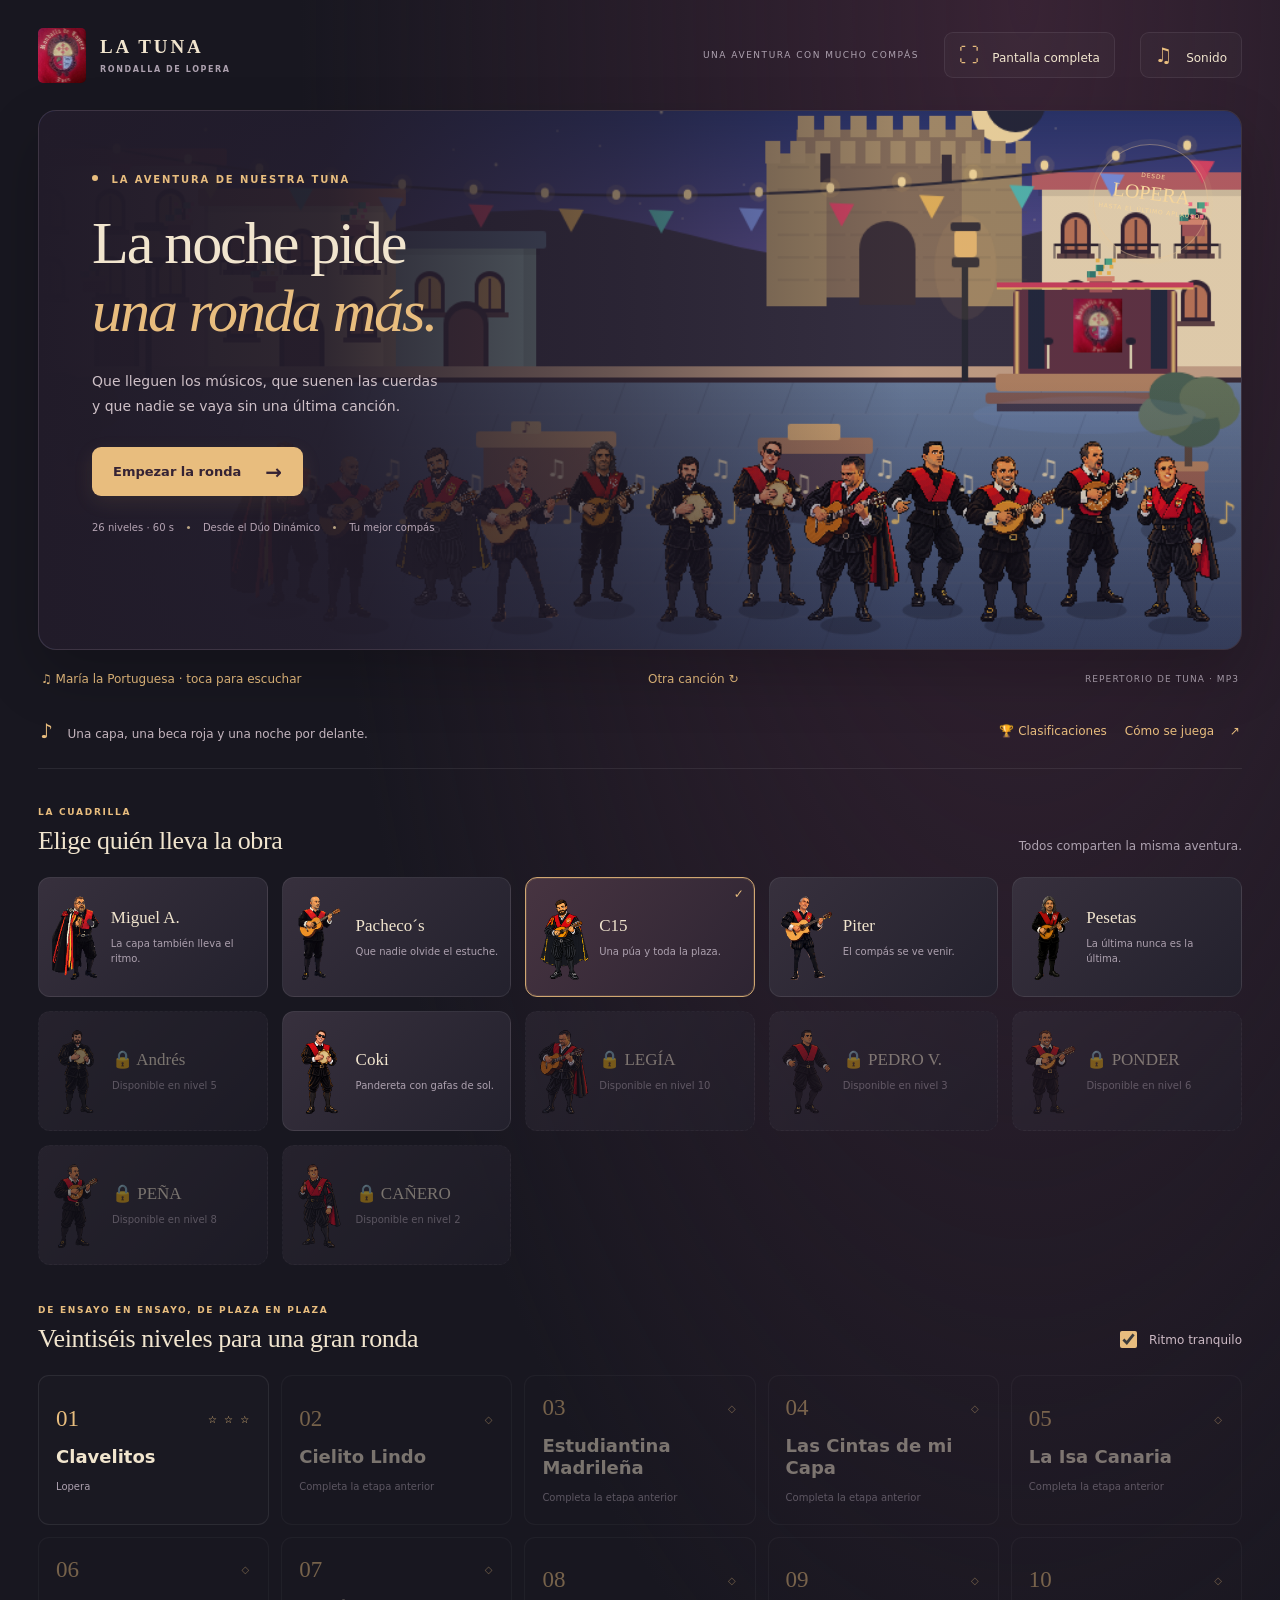
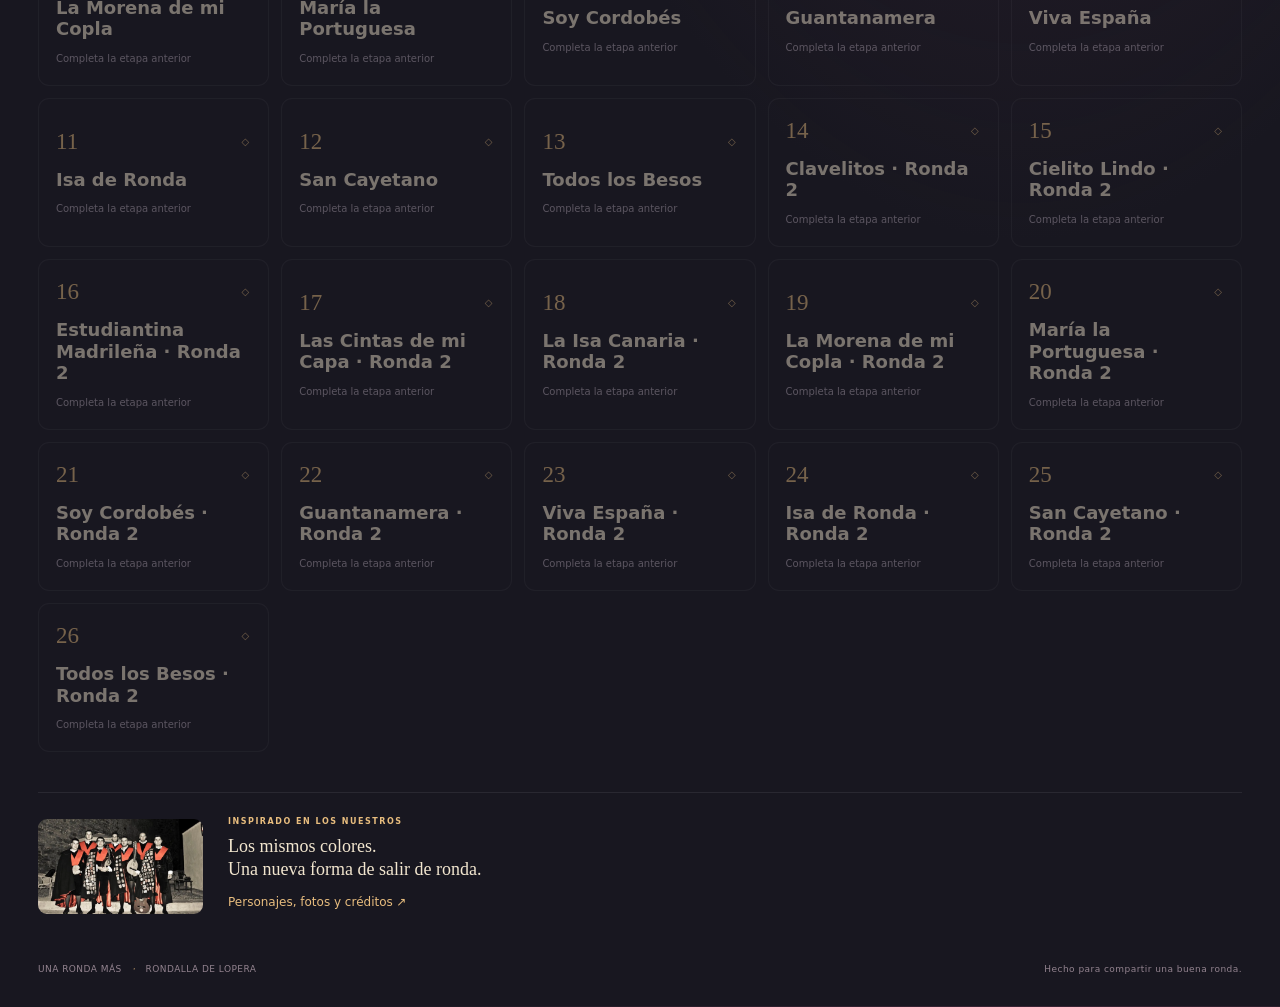
==== commit afcacd74: "Replace Migueltanze with six new touring localities" ====
--- a/index.html
+++ b/index.html
@@ -46,6 +46,6 @@
   <noscript><div class="noscript">Activa JavaScript en tu navegador para jugar a Una ronda más.</div></noscript>
   <script src="src/songs.js?v=4"></script><script src="src/midi.js?v=4"></script>
   <script src="src/charts/clavelitos.js?v=mp3-campaign3"></script><script src="src/charts/cielito-lindo.js?v=mp3-campaign3"></script><script src="src/charts/estudiantina-madrilena.js?v=mp3-campaign3"></script><script src="src/charts/cintas-capa.js?v=mp3-campaign3"></script><script src="src/charts/isa-canaria.js?v=mp3-campaign3"></script><script src="src/charts/morena-copla.js?v=mp3-opening1"></script><script src="src/charts/maria-portuguesa.js?v=mp3-opening1"></script><script src="src/charts/soy-cordobes.js?v=mp3-campaign3"></script><script src="src/charts/guantanamera.js?v=mp3-campaign3"></script><script src="src/charts/viva-espana.js?v=mp3-campaign3"></script><script src="src/charts/isa-de-ronda.js?v=mp3-campaign3"></script><script src="src/charts/san-cayetano.js?v=mp3-campaign3"></script><script src="src/charts/todos-los-besos.js?v=mp3-campaign3"></script>
-  <script src="src/recordings.js?v=mp3-campaign3"></script><script src="src/ambient-recordings.js?v=mp3-campaign3"></script><script src="src/data.js?v=20261011-flex-party1"></script><script src="src/rankings-config.js?v=ranking1"></script><script src="src/leaderboards.js?v=ranking1"></script><script src="src/engine.js?v=20261011-flex-party1"></script><script src="src/audio.js?v=mp3-campaign3"></script><script src="src/event-scenes.js?v=20261009-procession1"></script><script src="src/promotion.js?v=20261011-promotion1"></script><script src="src/art.js?v=20261011-flex-party1"></script><script src="src/game.js?v=20261011-flex-party1"></script>
+  <script src="src/recordings.js?v=mp3-campaign3"></script><script src="src/ambient-recordings.js?v=mp3-campaign3"></script><script src="src/data.js?v=20261011-localities2"></script><script src="src/rankings-config.js?v=ranking1"></script><script src="src/leaderboards.js?v=ranking1"></script><script src="src/engine.js?v=20261011-flex-party1"></script><script src="src/audio.js?v=mp3-campaign3"></script><script src="src/event-scenes.js?v=20261009-procession1"></script><script src="src/promotion.js?v=20261011-promotion1"></script><script src="src/art.js?v=20261011-flex-party1"></script><script src="src/game.js?v=20261011-flex-party1"></script>
 </body>
 </html>
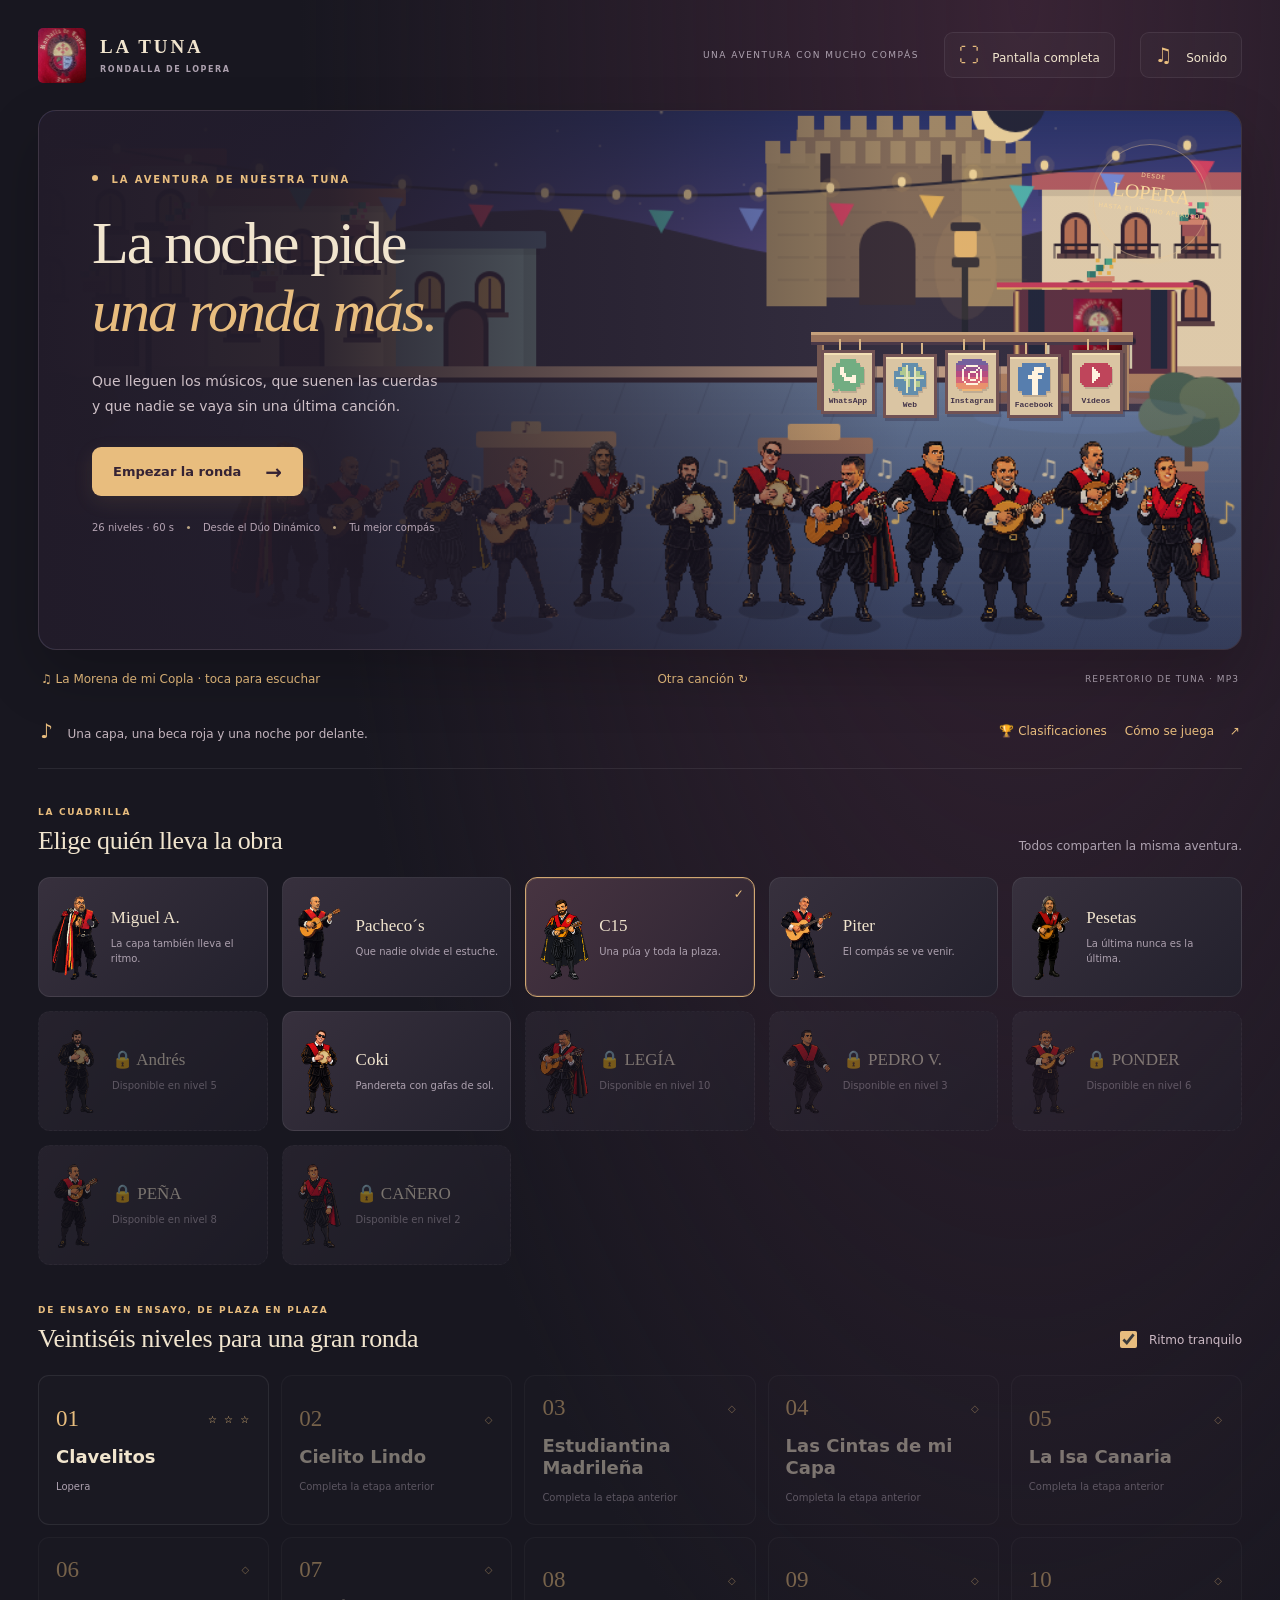
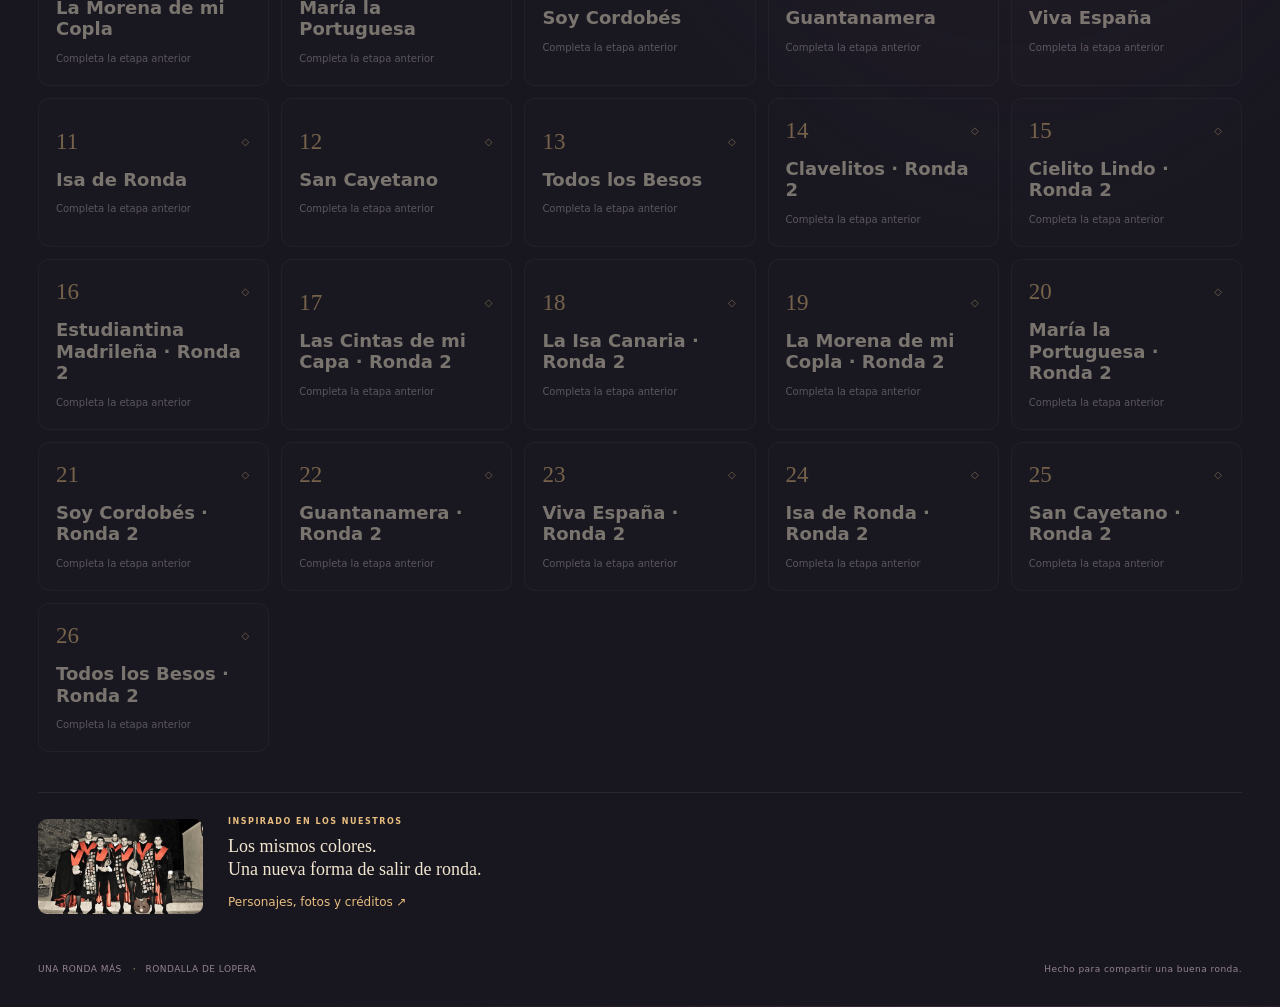
==== commit 2b29b4a5: "Add pixel contact plaques to the home scenery" ====
--- a/index.html
+++ b/index.html
@@ -4,7 +4,7 @@
   <meta charset="UTF-8"><meta name="viewport" content="width=device-width,initial-scale=1,viewport-fit=cover">
   <meta name="theme-color" content="#201b29"><meta name="description" content="Una ronda más: la aventura musical de la Rondalla de Lopera. Prepara al grupo, recorre la plaza y toca a compás.">
   <title>Una ronda más · Rondalla de Lopera</title>
-  <link rel="icon" href="assets/ui/escudo.webp"><link rel="stylesheet" href="css/game.css?v=20261011-flex-party1"><link rel="stylesheet" href="css/promotion.css?v=20261011-promotion1">
+  <link rel="icon" href="assets/ui/escudo.webp"><link rel="stylesheet" href="css/game.css?v=20261011-flex-party1"><link rel="stylesheet" href="css/promotion.css?v=20261011-home-links1">
 </head>
 <body>
   <div class="page">
@@ -18,6 +18,7 @@
         <div class="hero">
           <canvas id="home-art" class="hero-art" width="960" height="540" aria-label="Ilustración de los músicos de la Rondalla en una plaza iluminada"></canvas>
           <div class="hero-shade"></div>
+          <nav id="home-promotion" class="home-promotion" aria-label="Carteles de contacto y redes de Aquí Está la Tuna"></nav>
           <div class="hero-copy"><p class="eyebrow"><span></span> LA AVENTURA DE NUESTRA TUNA</p><h1>La noche pide<br><em>una ronda más.</em></h1><p class="hero-description">Que lleguen los músicos, que suenen las cuerdas<br class="desktop-break"> y que nadie se vaya sin una última canción.</p><button id="play" class="button primary">Empezar la ronda <span>→</span></button><div class="hero-meta"><span>26 niveles · 60 s</span><i></i><span>Desde el Dúo Dinámico</span><i></i><span>Tu mejor compás</span></div></div>
           <div class="postmark"><span>DESDE</span><b>LOPERA</b><span>HASTA EL ÚLTIMO APLAUSO</span></div>
         </div>
@@ -46,6 +47,6 @@
   <noscript><div class="noscript">Activa JavaScript en tu navegador para jugar a Una ronda más.</div></noscript>
   <script src="src/songs.js?v=4"></script><script src="src/midi.js?v=4"></script>
   <script src="src/charts/clavelitos.js?v=mp3-campaign3"></script><script src="src/charts/cielito-lindo.js?v=mp3-campaign3"></script><script src="src/charts/estudiantina-madrilena.js?v=mp3-campaign3"></script><script src="src/charts/cintas-capa.js?v=mp3-campaign3"></script><script src="src/charts/isa-canaria.js?v=mp3-campaign3"></script><script src="src/charts/morena-copla.js?v=mp3-opening1"></script><script src="src/charts/maria-portuguesa.js?v=mp3-opening1"></script><script src="src/charts/soy-cordobes.js?v=mp3-campaign3"></script><script src="src/charts/guantanamera.js?v=mp3-campaign3"></script><script src="src/charts/viva-espana.js?v=mp3-campaign3"></script><script src="src/charts/isa-de-ronda.js?v=mp3-campaign3"></script><script src="src/charts/san-cayetano.js?v=mp3-campaign3"></script><script src="src/charts/todos-los-besos.js?v=mp3-campaign3"></script>
-  <script src="src/recordings.js?v=mp3-campaign3"></script><script src="src/ambient-recordings.js?v=mp3-campaign3"></script><script src="src/data.js?v=20261011-localities2"></script><script src="src/rankings-config.js?v=ranking1"></script><script src="src/leaderboards.js?v=ranking1"></script><script src="src/engine.js?v=20261011-flex-party1"></script><script src="src/audio.js?v=mp3-campaign3"></script><script src="src/event-scenes.js?v=20261009-procession1"></script><script src="src/promotion.js?v=20261011-promotion1"></script><script src="src/art.js?v=20261011-flex-party1"></script><script src="src/game.js?v=20261011-flex-party1"></script>
+  <script src="src/recordings.js?v=mp3-campaign3"></script><script src="src/ambient-recordings.js?v=mp3-campaign3"></script><script src="src/data.js?v=20261011-localities2"></script><script src="src/rankings-config.js?v=ranking1"></script><script src="src/leaderboards.js?v=ranking1"></script><script src="src/engine.js?v=20261011-flex-party1"></script><script src="src/audio.js?v=mp3-campaign3"></script><script src="src/event-scenes.js?v=20261009-procession1"></script><script src="src/promotion.js?v=20261011-home-links1"></script><script src="src/art.js?v=20261011-flex-party1"></script><script src="src/game.js?v=20261011-flex-party1"></script>
 </body>
 </html>
--- a/css/promotion.css
+++ b/css/promotion.css
@@ -65,3 +65,25 @@
 @media(min-width:900px) and (min-height:551px){.scene-promotion{max-width:min(1100px,calc((100dvh - 345px)*16 / 9))}}
 :fullscreen .scene-promotion{max-width:min(1450px,calc((100dvh - 270px)*16 / 9))}
 @media(max-height:550px) and (orientation:landscape){.scene-promotion{max-width:none;margin-top:0}}
+
+/* Five hanging enamel plaques on a timber rail in the cover's scenery.
+   Kept above the cast, with native links and generous touch/focus targets. */
+.home-promotion{position:absolute;right:9%;top:41%;width:322px;display:flex;justify-content:space-between;gap:8px;padding:18px 10px 0;z-index:1;font-family:monospace}
+.home-sign-beam{position:absolute;top:0;left:0;right:0;height:10px;background:#98725c;border-top:3px solid #c6a17c;box-shadow:0 3px #493848,3px 3px #302b4233;pointer-events:none}
+.home-sign-beam::before,.home-sign-beam::after{content:"";position:absolute;top:-3px;width:5px;height:78px;background:#745751;box-shadow:2px 0 #ab8564;z-index:-1}
+.home-sign-beam::before{left:6px}.home-sign-beam::after{right:6px}
+.home-sign{position:relative;display:flex;flex-direction:column;align-items:center;justify-content:center;gap:5px;flex:1;min-width:0;min-height:60px;padding:6px 2px;background:#dac5a3;border:3px solid #715254;box-shadow:inset 0 2px #f2dfb5,2px 3px #302b4255;color:#433449;text-decoration:none;font-size:8px;font-weight:bold;line-height:1.2;outline-offset:4px}
+.home-sign::before{content:"";position:absolute;top:-14px;left:calc(50% - 9px);width:18px;height:11px;border-inline:2px solid #d7b586;pointer-events:none}
+.home-sign:nth-of-type(even){margin-top:4px;margin-bottom:-4px}
+.home-sign:hover{background:#f0dab0;border-color:#b48b66}.home-sign:focus-visible{outline:3px solid #f4cf8f;background:#f0dab0}
+.home-sign .promo-pixel-icon{width:32px;height:32px;filter:drop-shadow(1px 2px #49384830)}
+@media(max-width:950px) and (min-width:601px){.home-promotion{width:270px;right:22px;top:41%;gap:5px;padding-inline:7px}.home-sign{min-height:56px;font-size:7px;gap:4px}.home-sign .promo-pixel-icon{width:28px;height:28px}}
+@media(max-width:600px){.home-promotion{width:278px;right:calc(50% - 139px);top:62%;gap:5px;padding:14px 7px 0}.home-sign{min-height:52px;font-size:7px;gap:3px;padding:4px 1px}.home-sign .promo-pixel-icon{width:28px;height:28px}.home-sign-beam{height:8px}.home-sign-beam::before,.home-sign-beam::after{height:68px}.home-sign::before{top:-12px;height:9px}}
+/* Preserve the existing text sizing at the narrowest width; give scenery
+   plaques their own space between the copy and the unchanged cast artwork. */
+@media(max-width:360px){.home .hero{height:650px}.home .hero-art{height:313.5px}.home-promotion{top:auto;bottom:142px}}
+@media(min-width:601px) and (max-width:710px){
+  .home-promotion{display:grid;grid-template-columns:repeat(3,1fr);width:164px;right:16px;top:26%;gap:18px 5px}
+  .home-sign:nth-of-type(even){margin:0}.home-sign-beam::before,.home-sign-beam::after{height:148px}
+  .home-promotion::after{content:"";position:absolute;left:0;right:0;top:80px;height:10px;background:#98725c;border-top:3px solid #c6a17c;box-shadow:0 3px #493848;pointer-events:none;z-index:-1}
+}
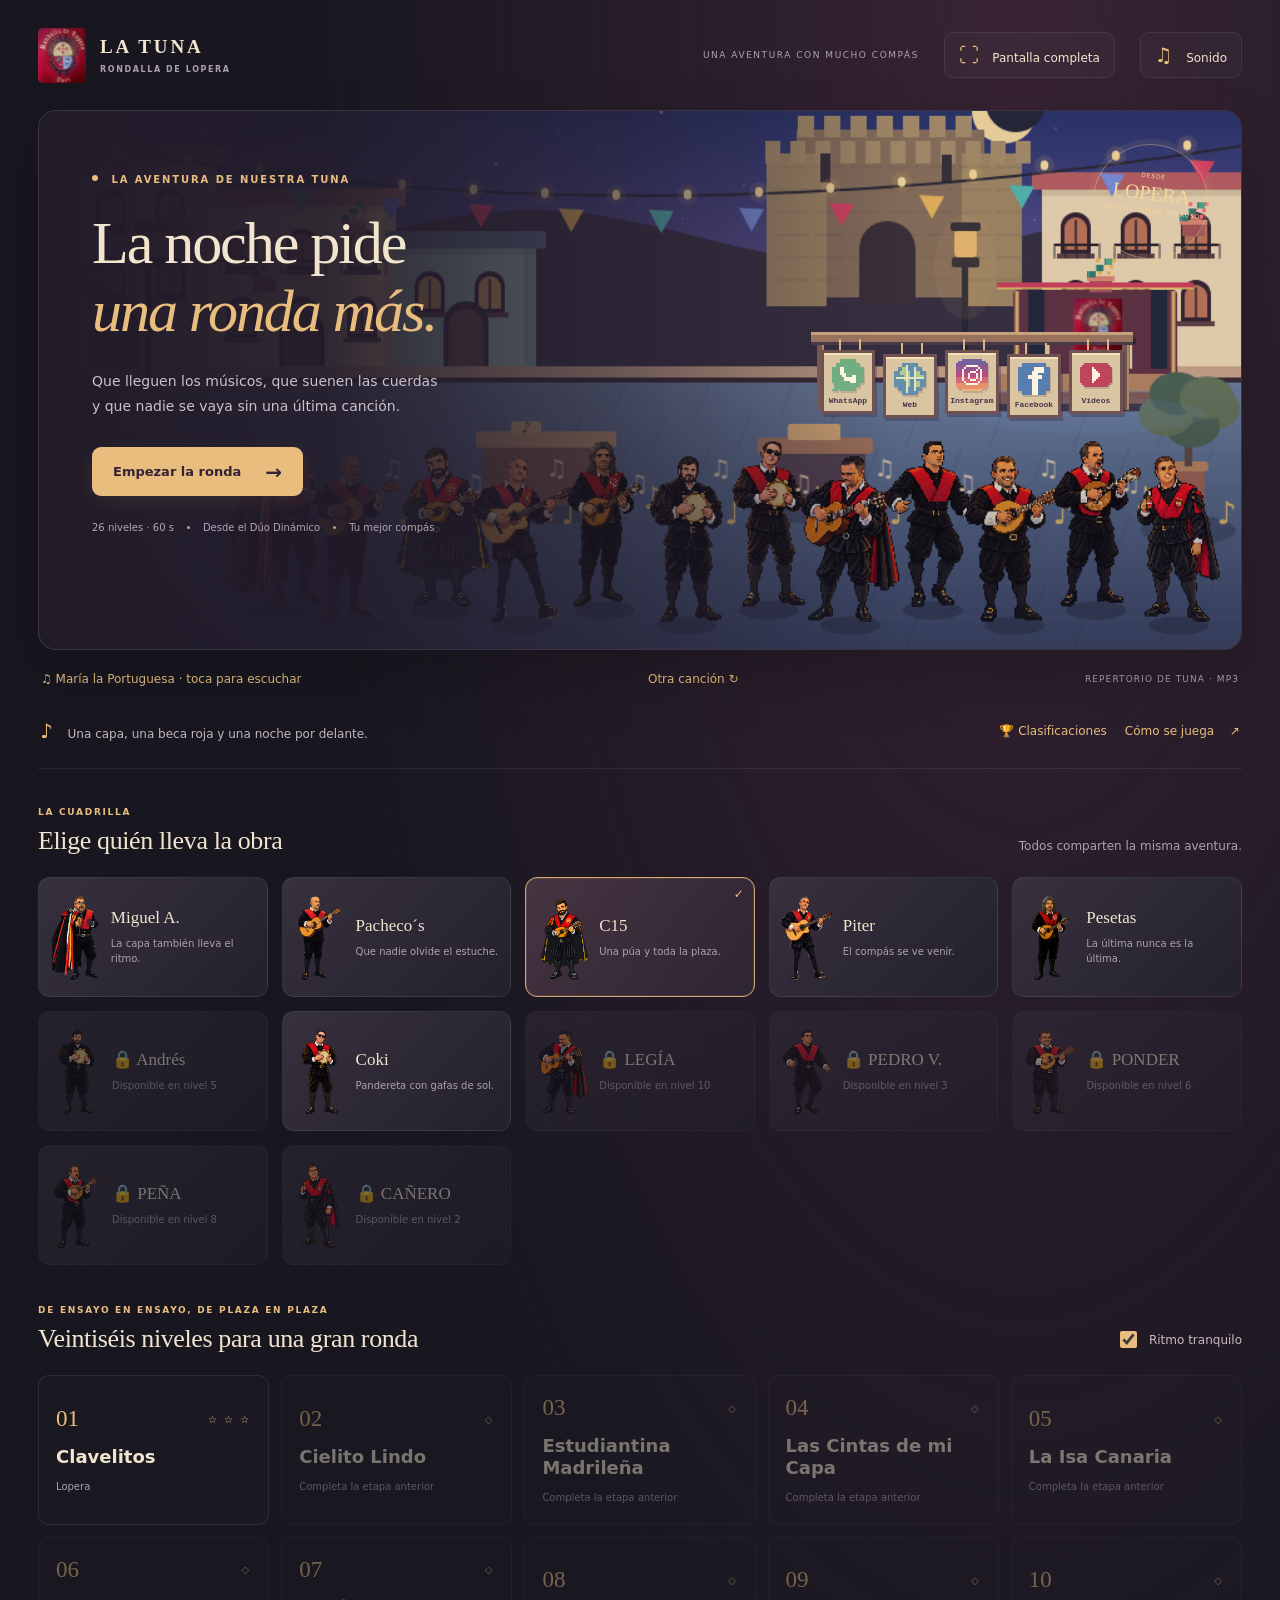
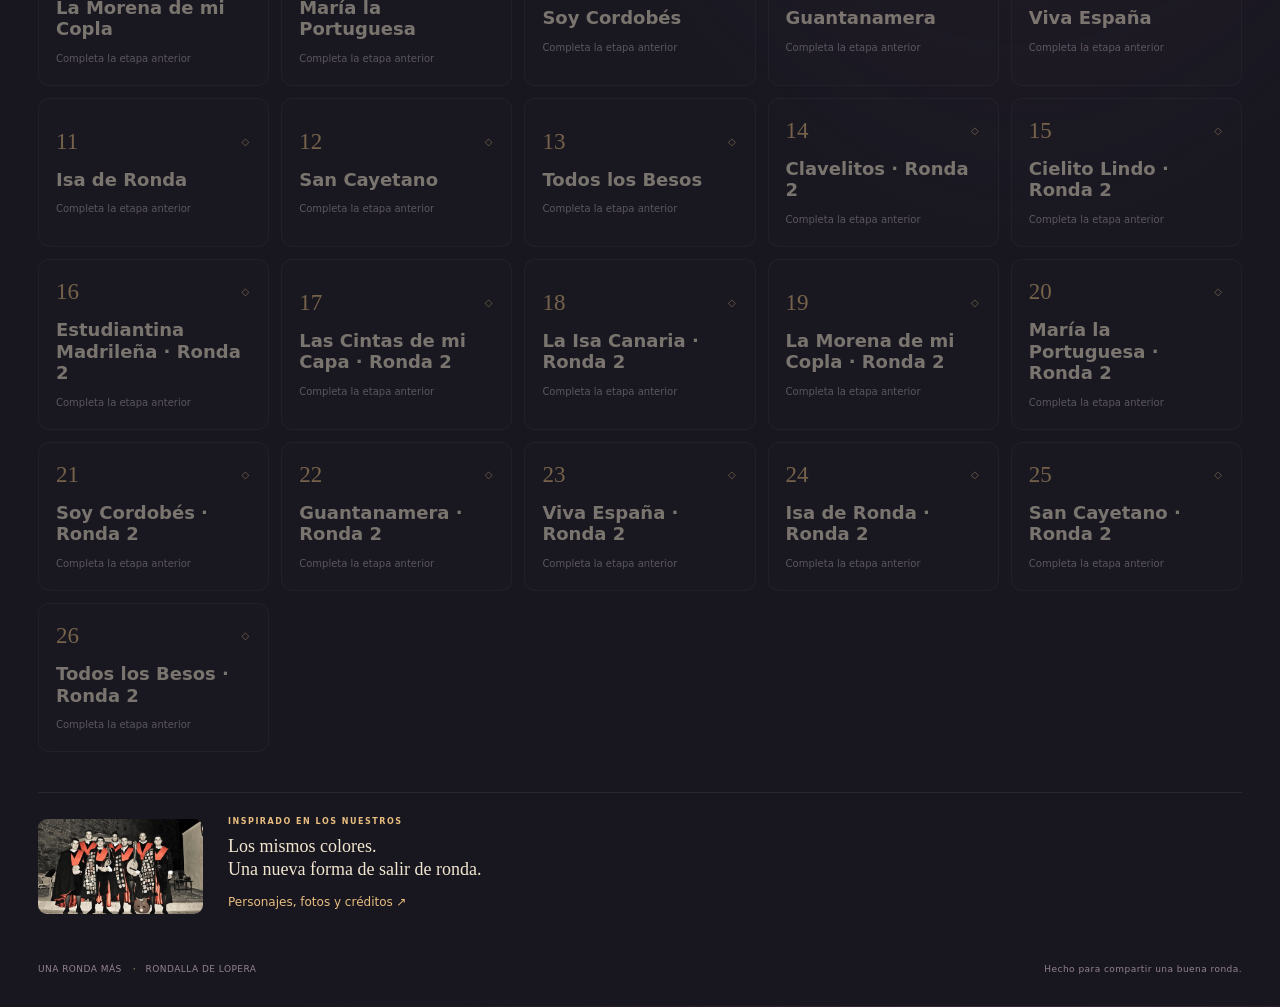
==== commit 1fcf5d0a: "Present large Tuna groups with the certamen introduction" ====
--- a/index.html
+++ b/index.html
@@ -4,7 +4,7 @@
   <meta charset="UTF-8"><meta name="viewport" content="width=device-width,initial-scale=1,viewport-fit=cover">
   <meta name="theme-color" content="#201b29"><meta name="description" content="Una ronda más: la aventura musical de la Rondalla de Lopera. Prepara al grupo, recorre la plaza y toca a compás.">
   <title>Una ronda más · Rondalla de Lopera</title>
-  <link rel="icon" href="assets/ui/escudo.webp"><link rel="stylesheet" href="css/game.css?v=20261011-flex-party1"><link rel="stylesheet" href="css/promotion.css?v=20261011-home-links1">
+  <link rel="icon" href="assets/ui/escudo.webp"><link rel="stylesheet" href="css/game.css?v=20261011-certamen1"><link rel="stylesheet" href="css/promotion.css?v=20261011-home-links1">
 </head>
 <body>
   <div class="page">
@@ -47,6 +47,6 @@
   <noscript><div class="noscript">Activa JavaScript en tu navegador para jugar a Una ronda más.</div></noscript>
   <script src="src/songs.js?v=4"></script><script src="src/midi.js?v=4"></script>
   <script src="src/charts/clavelitos.js?v=mp3-campaign3"></script><script src="src/charts/cielito-lindo.js?v=mp3-campaign3"></script><script src="src/charts/estudiantina-madrilena.js?v=mp3-campaign3"></script><script src="src/charts/cintas-capa.js?v=mp3-campaign3"></script><script src="src/charts/isa-canaria.js?v=mp3-campaign3"></script><script src="src/charts/morena-copla.js?v=mp3-opening1"></script><script src="src/charts/maria-portuguesa.js?v=mp3-opening1"></script><script src="src/charts/soy-cordobes.js?v=mp3-campaign3"></script><script src="src/charts/guantanamera.js?v=mp3-campaign3"></script><script src="src/charts/viva-espana.js?v=mp3-campaign3"></script><script src="src/charts/isa-de-ronda.js?v=mp3-campaign3"></script><script src="src/charts/san-cayetano.js?v=mp3-campaign3"></script><script src="src/charts/todos-los-besos.js?v=mp3-campaign3"></script>
-  <script src="src/recordings.js?v=mp3-campaign3"></script><script src="src/ambient-recordings.js?v=mp3-campaign3"></script><script src="src/data.js?v=20261011-localities2"></script><script src="src/rankings-config.js?v=ranking1"></script><script src="src/leaderboards.js?v=ranking1"></script><script src="src/engine.js?v=20261011-flex-party1"></script><script src="src/audio.js?v=mp3-campaign3"></script><script src="src/event-scenes.js?v=20261009-procession1"></script><script src="src/promotion.js?v=20261011-home-links1"></script><script src="src/art.js?v=20261011-flex-party1"></script><script src="src/game.js?v=20261011-flex-party1"></script>
+  <script src="src/recordings.js?v=mp3-campaign3"></script><script src="src/ambient-recordings.js?v=mp3-campaign3"></script><script src="src/data.js?v=20261011-localities2"></script><script src="src/rankings-config.js?v=ranking1"></script><script src="src/leaderboards.js?v=ranking1"></script><script src="src/engine.js?v=20261011-flex-party1"></script><script src="src/audio.js?v=mp3-campaign3"></script><script src="src/event-scenes.js?v=20261009-procession1"></script><script src="src/promotion.js?v=20261011-home-links1"></script><script src="src/art.js?v=20261011-flex-party1"></script><script src="src/game.js?v=20261011-certamen1"></script>
 </body>
 </html>
--- a/css/game.css
+++ b/css/game.css
@@ -52,3 +52,12 @@
 .selection-rule{margin:10px 2px 0!important;color:var(--gold)!important;font-size:11px!important}.party-picker-head h3{font-size:clamp(15px,2.8vw,22px)}
 .result-cast{flex-wrap:wrap;max-width:100%;justify-content:center}.duo-intro{text-align:center;padding:10px 4px 2px}.duo-intro h2{color:var(--gold);font:700 clamp(25px,6vw,38px)/1.1 Georgia,serif;letter-spacing:.04em;margin:8px 0 18px}.duo-members{display:flex;justify-content:center;align-items:end;gap:18px;margin:10px auto 16px}.duo-members figure{margin:0;display:flex;flex-direction:column;align-items:center;gap:8px;animation:duo-arrive .65s cubic-bezier(.2,.8,.3,1) both}.duo-members figure:nth-of-type(2){animation-delay:.12s}.duo-members img{width:88px;height:146px;object-fit:contain;image-rendering:pixelated}.duo-members figcaption{color:var(--gold);font-size:11px;font-weight:700;letter-spacing:.12em}.duo-plus{font:30px Georgia,serif;color:var(--gold);padding-bottom:28px}.duo-message{max-width:420px;margin:14px auto!important;padding:13px 15px;border:1px solid #e8bd7e3d;border-radius:10px;background:#ffffff06;color:var(--cream)!important;font:italic 16px/1.55 Georgia,serif!important}.duo-intro .dialog-actions{max-width:360px;margin:18px auto 0}.duo-intro .button{width:100%}@keyframes duo-arrive{from{opacity:0;transform:translateY(12px)}to{opacity:1;transform:translateY(0)}}
 @media(max-width:600px){.selection-rule{font-size:10px!important}.duo-members img{width:72px;height:122px}.duo-members{gap:10px}.duo-message{font-size:14px!important}}
+/* The same introduction card, with a wrapping cast for larger formations. */
+dialog.certamen-dialog{width:min(760px,calc(100% - 30px))}
+.certamen-members{display:grid;grid-template-columns:repeat(auto-fit,minmax(96px,1fr));gap:16px 10px;align-items:end}
+.certamen-members figure{min-width:0;animation-delay:calc(var(--member-index)*.045s)}
+.certamen-members img{width:80px;height:133px;max-width:100%}
+.certamen-members figcaption{font-size:10px;letter-spacing:.04em;overflow-wrap:anywhere;max-width:100%}
+@media(max-width:600px){.certamen-members{grid-template-columns:repeat(auto-fit,minmax(52px,1fr));gap:12px 8px}.certamen-members img{width:52px;height:87px}.certamen-members figcaption{font-size:8px;letter-spacing:0}.certamen-intro .eyebrow{font-size:9px;letter-spacing:.1em}}
+@media(max-width:360px){.certamen-members{grid-template-columns:repeat(4,minmax(0,1fr));gap:12px 6px}.certamen-members img{width:46px;height:77px}}
+@media(prefers-reduced-motion:reduce){.certamen-members figure{animation:none}}
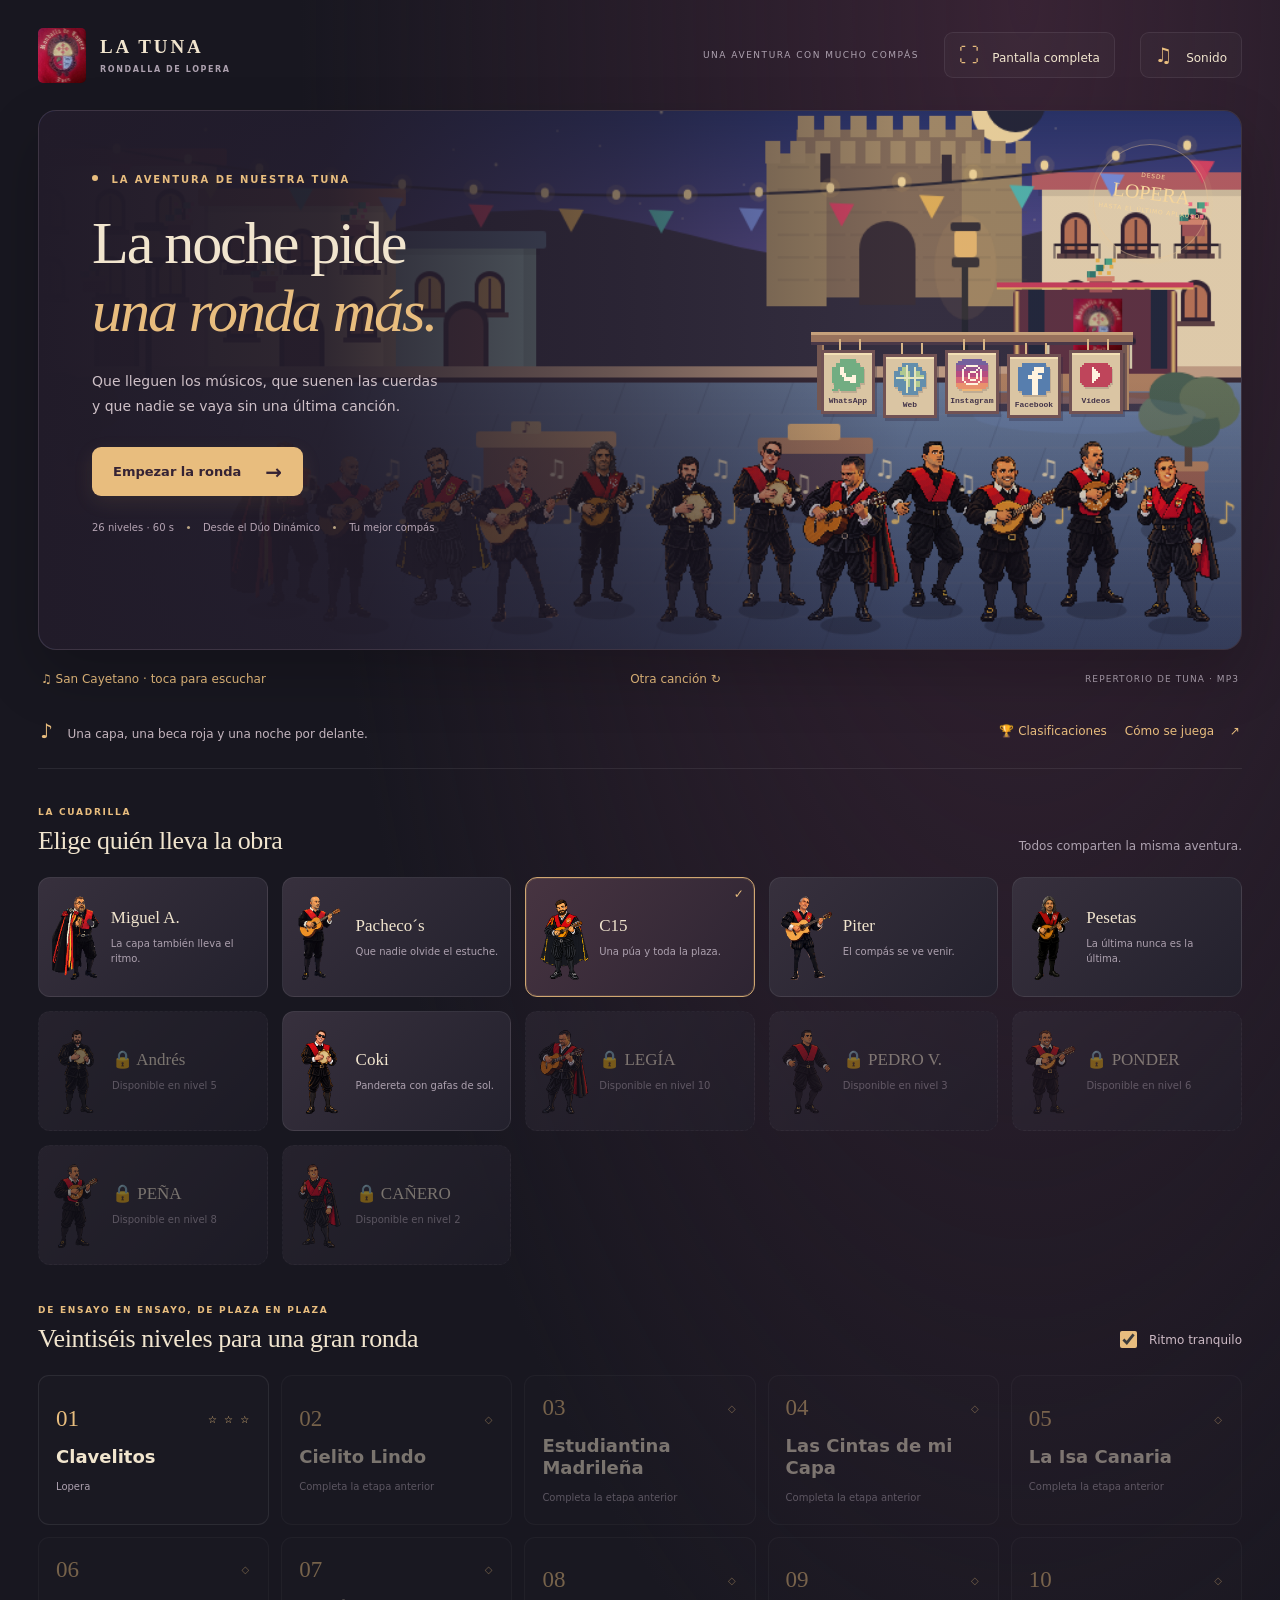
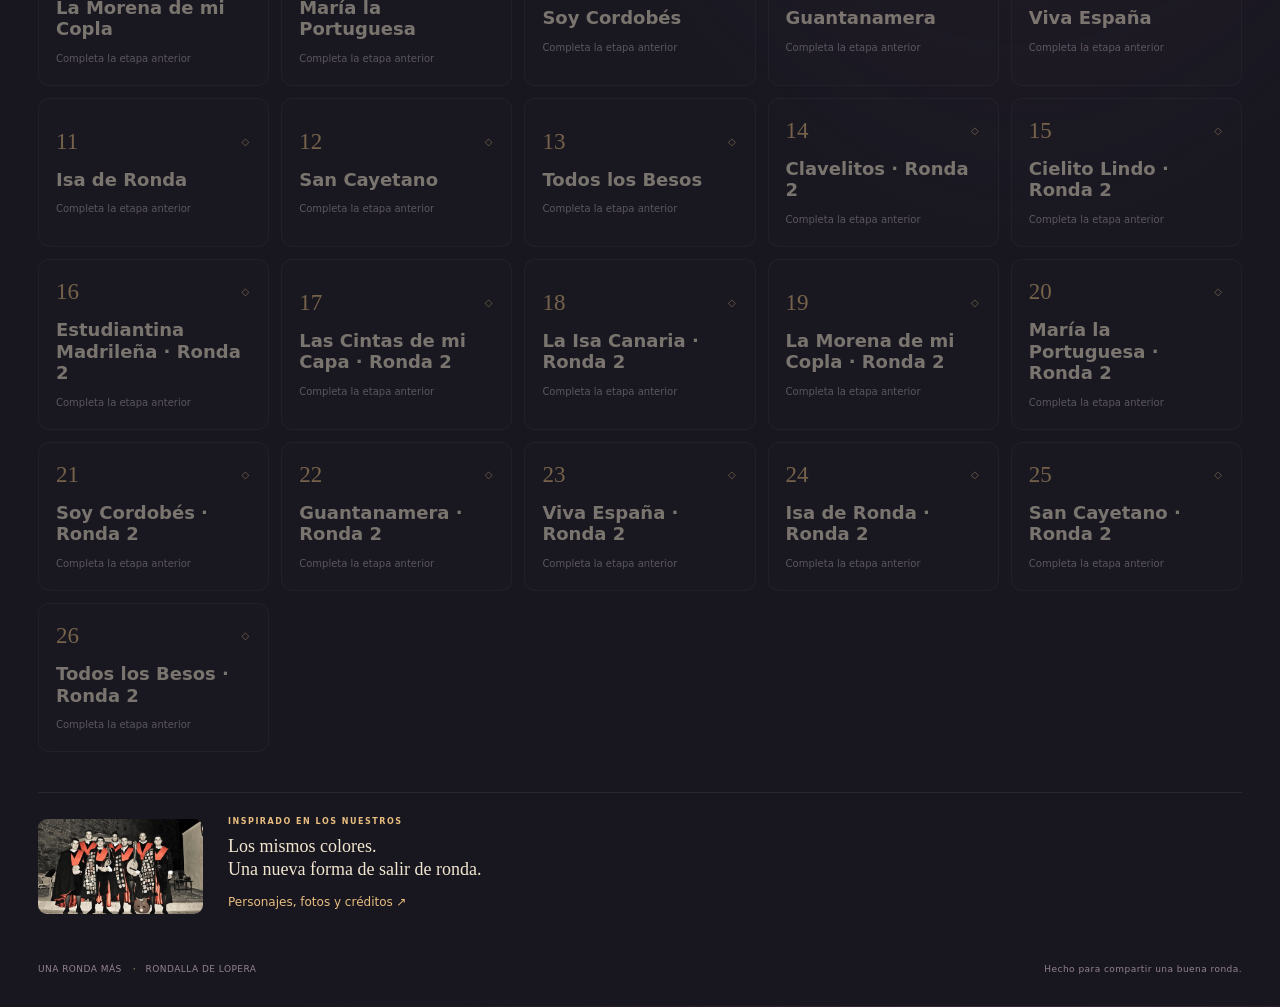
==== commit a28db230: "Start Guantanamera before vocals and rebuild both 60-second rhythm maps" ====
--- a/index.html
+++ b/index.html
@@ -46,7 +46,7 @@
   <div id="live-status" class="sr-only" role="status" aria-live="polite"></div>
   <noscript><div class="noscript">Activa JavaScript en tu navegador para jugar a Una ronda más.</div></noscript>
   <script src="src/songs.js?v=4"></script><script src="src/midi.js?v=4"></script>
-  <script src="src/charts/clavelitos.js?v=mp3-campaign3"></script><script src="src/charts/cielito-lindo.js?v=mp3-campaign3"></script><script src="src/charts/estudiantina-madrilena.js?v=mp3-campaign3"></script><script src="src/charts/cintas-capa.js?v=mp3-campaign3"></script><script src="src/charts/isa-canaria.js?v=mp3-campaign3"></script><script src="src/charts/morena-copla.js?v=mp3-opening1"></script><script src="src/charts/maria-portuguesa.js?v=mp3-opening1"></script><script src="src/charts/soy-cordobes.js?v=mp3-campaign3"></script><script src="src/charts/guantanamera.js?v=mp3-campaign3"></script><script src="src/charts/viva-espana.js?v=mp3-campaign3"></script><script src="src/charts/isa-de-ronda.js?v=mp3-campaign3"></script><script src="src/charts/san-cayetano.js?v=mp3-campaign3"></script><script src="src/charts/todos-los-besos.js?v=mp3-campaign3"></script>
+  <script src="src/charts/clavelitos.js?v=mp3-campaign3"></script><script src="src/charts/cielito-lindo.js?v=mp3-campaign3"></script><script src="src/charts/estudiantina-madrilena.js?v=mp3-campaign3"></script><script src="src/charts/cintas-capa.js?v=mp3-campaign3"></script><script src="src/charts/isa-canaria.js?v=mp3-campaign3"></script><script src="src/charts/morena-copla.js?v=mp3-opening1"></script><script src="src/charts/maria-portuguesa.js?v=mp3-opening1"></script><script src="src/charts/soy-cordobes.js?v=mp3-campaign3"></script><script src="src/charts/guantanamera.js?v=guantanamera-entry2"></script><script src="src/charts/viva-espana.js?v=mp3-campaign3"></script><script src="src/charts/isa-de-ronda.js?v=mp3-campaign3"></script><script src="src/charts/san-cayetano.js?v=mp3-campaign3"></script><script src="src/charts/todos-los-besos.js?v=mp3-campaign3"></script>
   <script src="src/recordings.js?v=mp3-campaign3"></script><script src="src/ambient-recordings.js?v=mp3-campaign3"></script><script src="src/data.js?v=20261011-localities2"></script><script src="src/rankings-config.js?v=ranking1"></script><script src="src/leaderboards.js?v=ranking1"></script><script src="src/engine.js?v=20261011-flex-party1"></script><script src="src/audio.js?v=mp3-campaign3"></script><script src="src/event-scenes.js?v=20261009-procession1"></script><script src="src/promotion.js?v=20261011-home-links1"></script><script src="src/art.js?v=20261011-flex-party1"></script><script src="src/game.js?v=20261011-certamen1"></script>
 </body>
 </html>
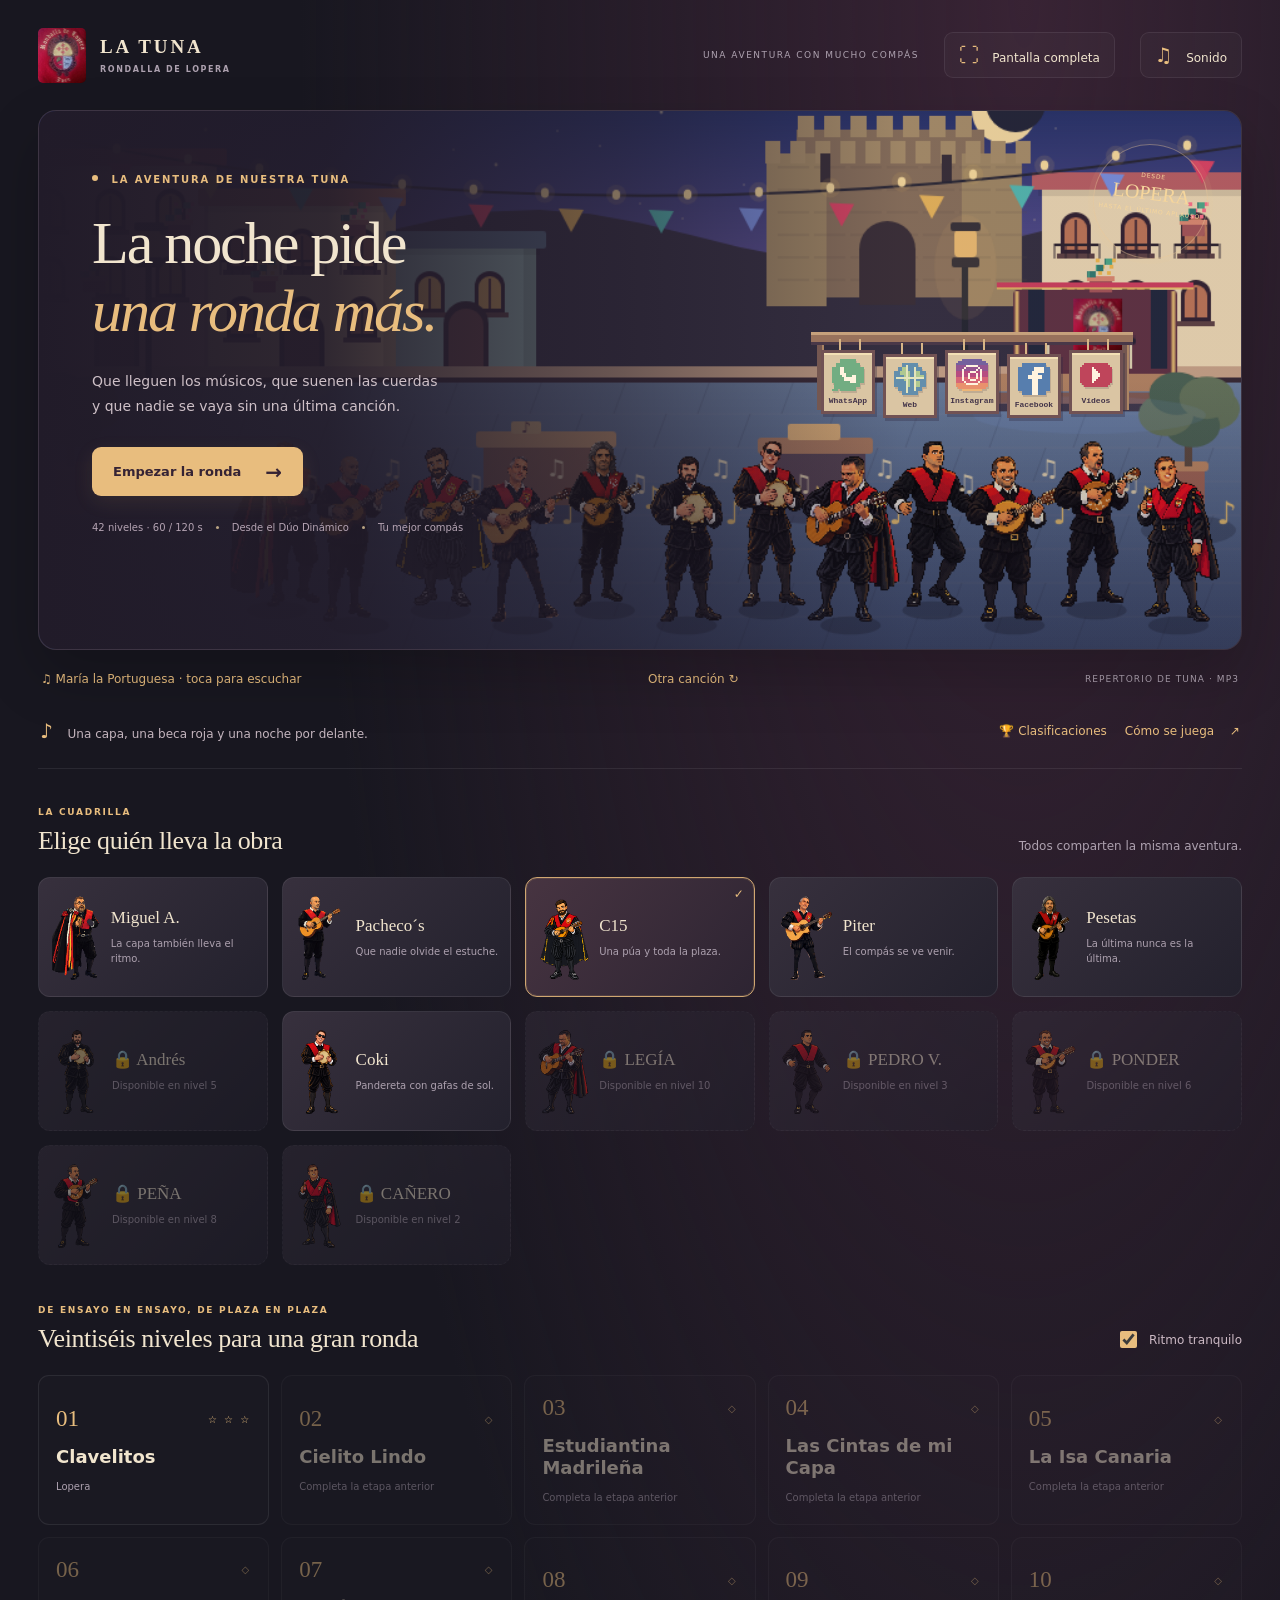
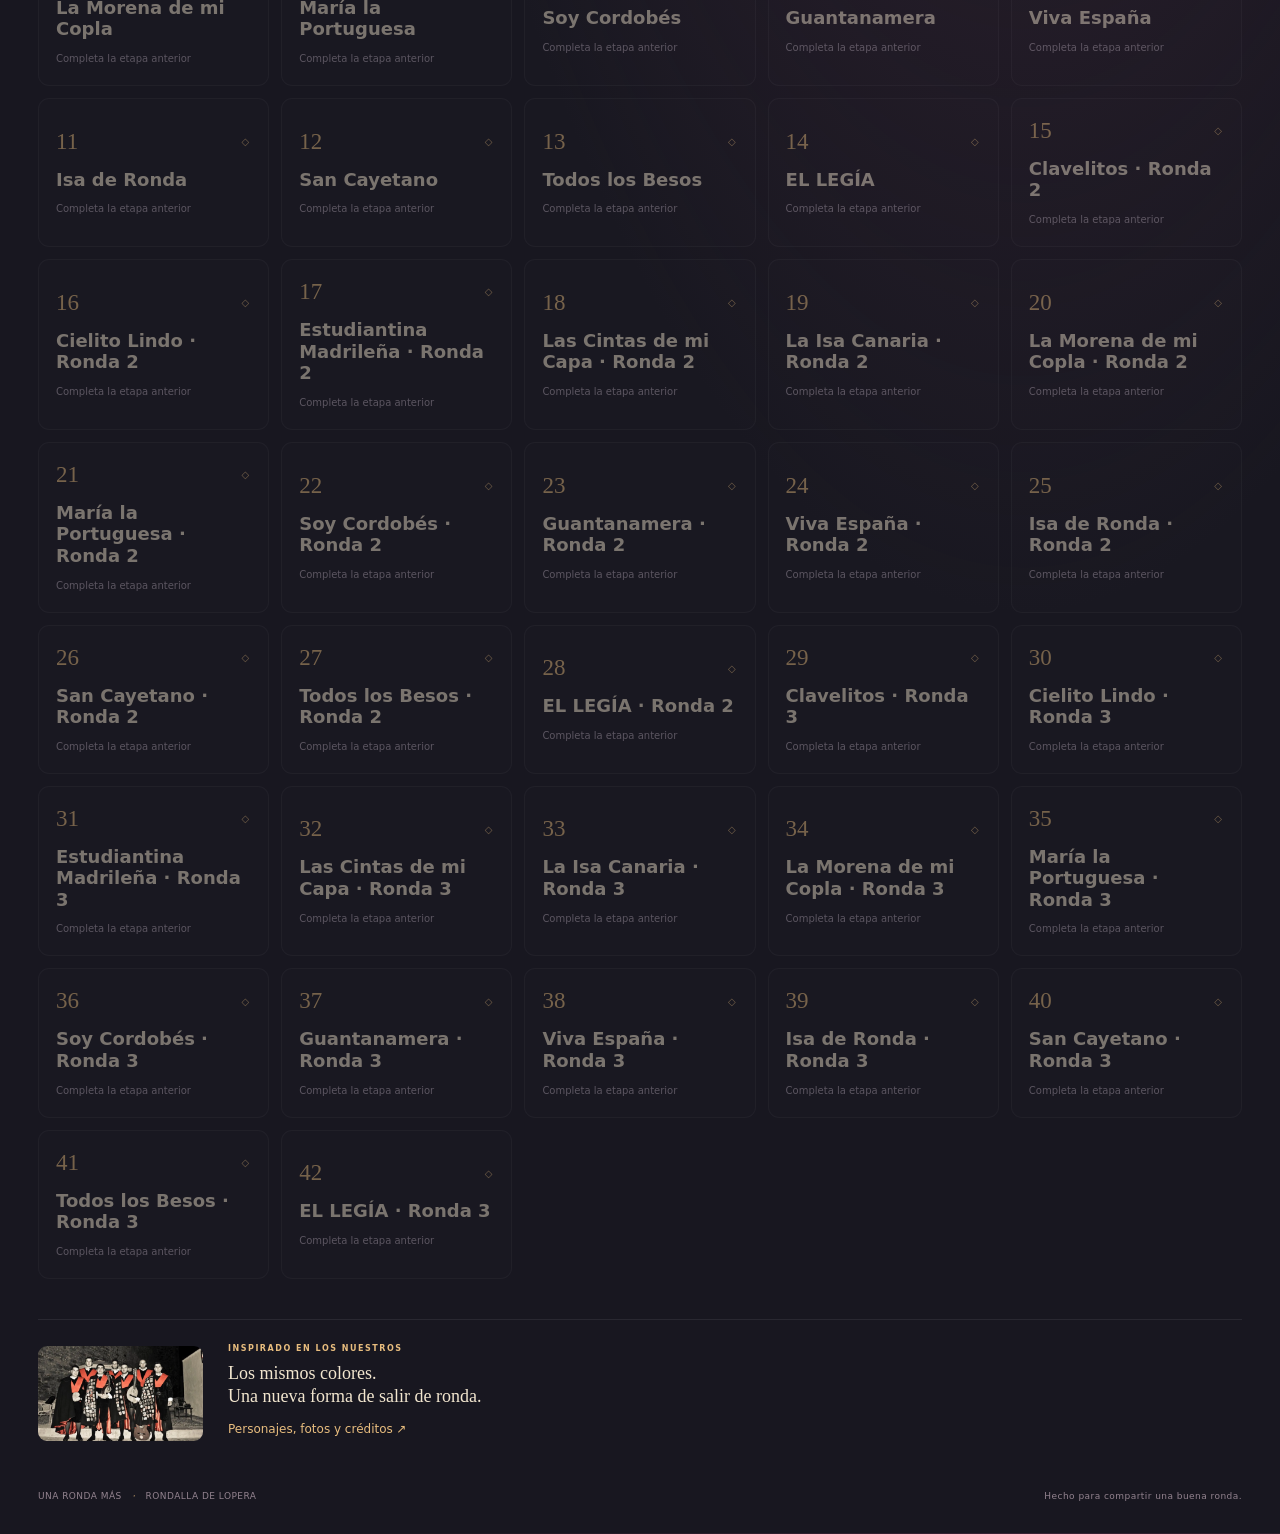
==== commit d1992737: "Add EL LEGIA and expert 120-second round with stable progress and rankings" ====
--- a/index.html
+++ b/index.html
@@ -4,7 +4,7 @@
   <meta charset="UTF-8"><meta name="viewport" content="width=device-width,initial-scale=1,viewport-fit=cover">
   <meta name="theme-color" content="#201b29"><meta name="description" content="Una ronda más: la aventura musical de la Rondalla de Lopera. Prepara al grupo, recorre la plaza y toca a compás.">
   <title>Una ronda más · Rondalla de Lopera</title>
-  <link rel="icon" href="assets/ui/escudo.webp"><link rel="stylesheet" href="css/game.css?v=20261011-certamen1"><link rel="stylesheet" href="css/promotion.css?v=20261011-home-links1">
+  <link rel="icon" href="assets/ui/escudo.webp"><link rel="stylesheet" href="css/game.css?v=third-round1"><link rel="stylesheet" href="css/promotion.css?v=20261011-home-links1">
 </head>
 <body>
   <div class="page">
@@ -19,7 +19,7 @@
           <canvas id="home-art" class="hero-art" width="960" height="540" aria-label="Ilustración de los músicos de la Rondalla en una plaza iluminada"></canvas>
           <div class="hero-shade"></div>
           <nav id="home-promotion" class="home-promotion" aria-label="Carteles de contacto y redes de Aquí Está la Tuna"></nav>
-          <div class="hero-copy"><p class="eyebrow"><span></span> LA AVENTURA DE NUESTRA TUNA</p><h1>La noche pide<br><em>una ronda más.</em></h1><p class="hero-description">Que lleguen los músicos, que suenen las cuerdas<br class="desktop-break"> y que nadie se vaya sin una última canción.</p><button id="play" class="button primary">Empezar la ronda <span>→</span></button><div class="hero-meta"><span>26 niveles · 60 s</span><i></i><span>Desde el Dúo Dinámico</span><i></i><span>Tu mejor compás</span></div></div>
+          <div class="hero-copy"><p class="eyebrow"><span></span> LA AVENTURA DE NUESTRA TUNA</p><h1>La noche pide<br><em>una ronda más.</em></h1><p class="hero-description">Que lleguen los músicos, que suenen las cuerdas<br class="desktop-break"> y que nadie se vaya sin una última canción.</p><button id="play" class="button primary">Empezar la ronda <span>→</span></button><div class="hero-meta"><span id="campaign-meta">Tres vueltas · 60 / 120 s</span><i></i><span>Desde el Dúo Dinámico</span><i></i><span>Tu mejor compás</span></div></div>
           <div class="postmark"><span>DESDE</span><b>LOPERA</b><span>HASTA EL ÚLTIMO APLAUSO</span></div>
         </div>
 
@@ -46,7 +46,7 @@
   <div id="live-status" class="sr-only" role="status" aria-live="polite"></div>
   <noscript><div class="noscript">Activa JavaScript en tu navegador para jugar a Una ronda más.</div></noscript>
   <script src="src/songs.js?v=4"></script><script src="src/midi.js?v=4"></script>
-  <script src="src/charts/clavelitos.js?v=mp3-campaign3"></script><script src="src/charts/cielito-lindo.js?v=mp3-campaign3"></script><script src="src/charts/estudiantina-madrilena.js?v=mp3-campaign3"></script><script src="src/charts/cintas-capa.js?v=mp3-campaign3"></script><script src="src/charts/isa-canaria.js?v=mp3-campaign3"></script><script src="src/charts/morena-copla.js?v=mp3-opening1"></script><script src="src/charts/maria-portuguesa.js?v=mp3-opening1"></script><script src="src/charts/soy-cordobes.js?v=mp3-campaign3"></script><script src="src/charts/guantanamera.js?v=guantanamera-entry2"></script><script src="src/charts/viva-espana.js?v=mp3-campaign3"></script><script src="src/charts/isa-de-ronda.js?v=mp3-campaign3"></script><script src="src/charts/san-cayetano.js?v=mp3-campaign3"></script><script src="src/charts/todos-los-besos.js?v=mp3-campaign3"></script>
-  <script src="src/recordings.js?v=mp3-campaign3"></script><script src="src/ambient-recordings.js?v=mp3-campaign3"></script><script src="src/data.js?v=20261011-localities2"></script><script src="src/rankings-config.js?v=ranking1"></script><script src="src/leaderboards.js?v=ranking1"></script><script src="src/engine.js?v=20261011-flex-party1"></script><script src="src/audio.js?v=mp3-campaign3"></script><script src="src/event-scenes.js?v=20261009-procession1"></script><script src="src/promotion.js?v=20261011-home-links1"></script><script src="src/art.js?v=20261011-flex-party1"></script><script src="src/game.js?v=20261011-certamen1"></script>
+  <script src="src/charts/clavelitos.js?v=third-round1"></script><script src="src/charts/cielito-lindo.js?v=third-round1"></script><script src="src/charts/estudiantina-madrilena.js?v=third-round1"></script><script src="src/charts/cintas-capa.js?v=third-round1"></script><script src="src/charts/isa-canaria.js?v=third-round1"></script><script src="src/charts/morena-copla.js?v=third-round1"></script><script src="src/charts/maria-portuguesa.js?v=third-round1"></script><script src="src/charts/soy-cordobes.js?v=third-round1"></script><script src="src/charts/guantanamera.js?v=third-round1"></script><script src="src/charts/viva-espana.js?v=third-round1"></script><script src="src/charts/isa-de-ronda.js?v=third-round1"></script><script src="src/charts/san-cayetano.js?v=third-round1"></script><script src="src/charts/todos-los-besos.js?v=third-round1"></script>
+  <script src="src/charts/el-legia.js?v=third-round1"></script><script src="src/recordings.js?v=third-round1"></script><script src="src/ambient-recordings.js?v=third-round1"></script><script src="src/data.js?v=third-round1"></script><script src="src/rankings-config.js?v=ranking1"></script><script src="src/leaderboards.js?v=third-round1"></script><script src="src/engine.js?v=third-round1"></script><script src="src/audio.js?v=third-round1"></script><script src="src/event-scenes.js?v=20261009-procession1"></script><script src="src/promotion.js?v=20261011-home-links1"></script><script src="src/art.js?v=20261011-flex-party1"></script><script src="src/game.js?v=third-round1"></script>
 </body>
 </html>
--- a/css/game.css
+++ b/css/game.css
@@ -61,3 +61,5 @@
 @media(max-width:600px){.certamen-members{grid-template-columns:repeat(auto-fit,minmax(52px,1fr));gap:12px 8px}.certamen-members img{width:52px;height:87px}.certamen-members figcaption{font-size:8px;letter-spacing:0}.certamen-intro .eyebrow{font-size:9px;letter-spacing:.1em}}
 @media(max-width:360px){.certamen-members{grid-template-columns:repeat(4,minmax(0,1fr));gap:12px 6px}.certamen-members img{width:46px;height:77px}}
 @media(prefers-reduced-motion:reduce){.certamen-members figure{animation:none}}
+/* Song bonus uses the supplied artwork without changing the regular scenes. */
+.bonus-poster{display:block;max-width:min(100%,320px);max-height:48vh;width:auto;height:auto;margin:1rem auto;border:2px solid #e8bd7e;border-radius:12px;object-fit:contain}
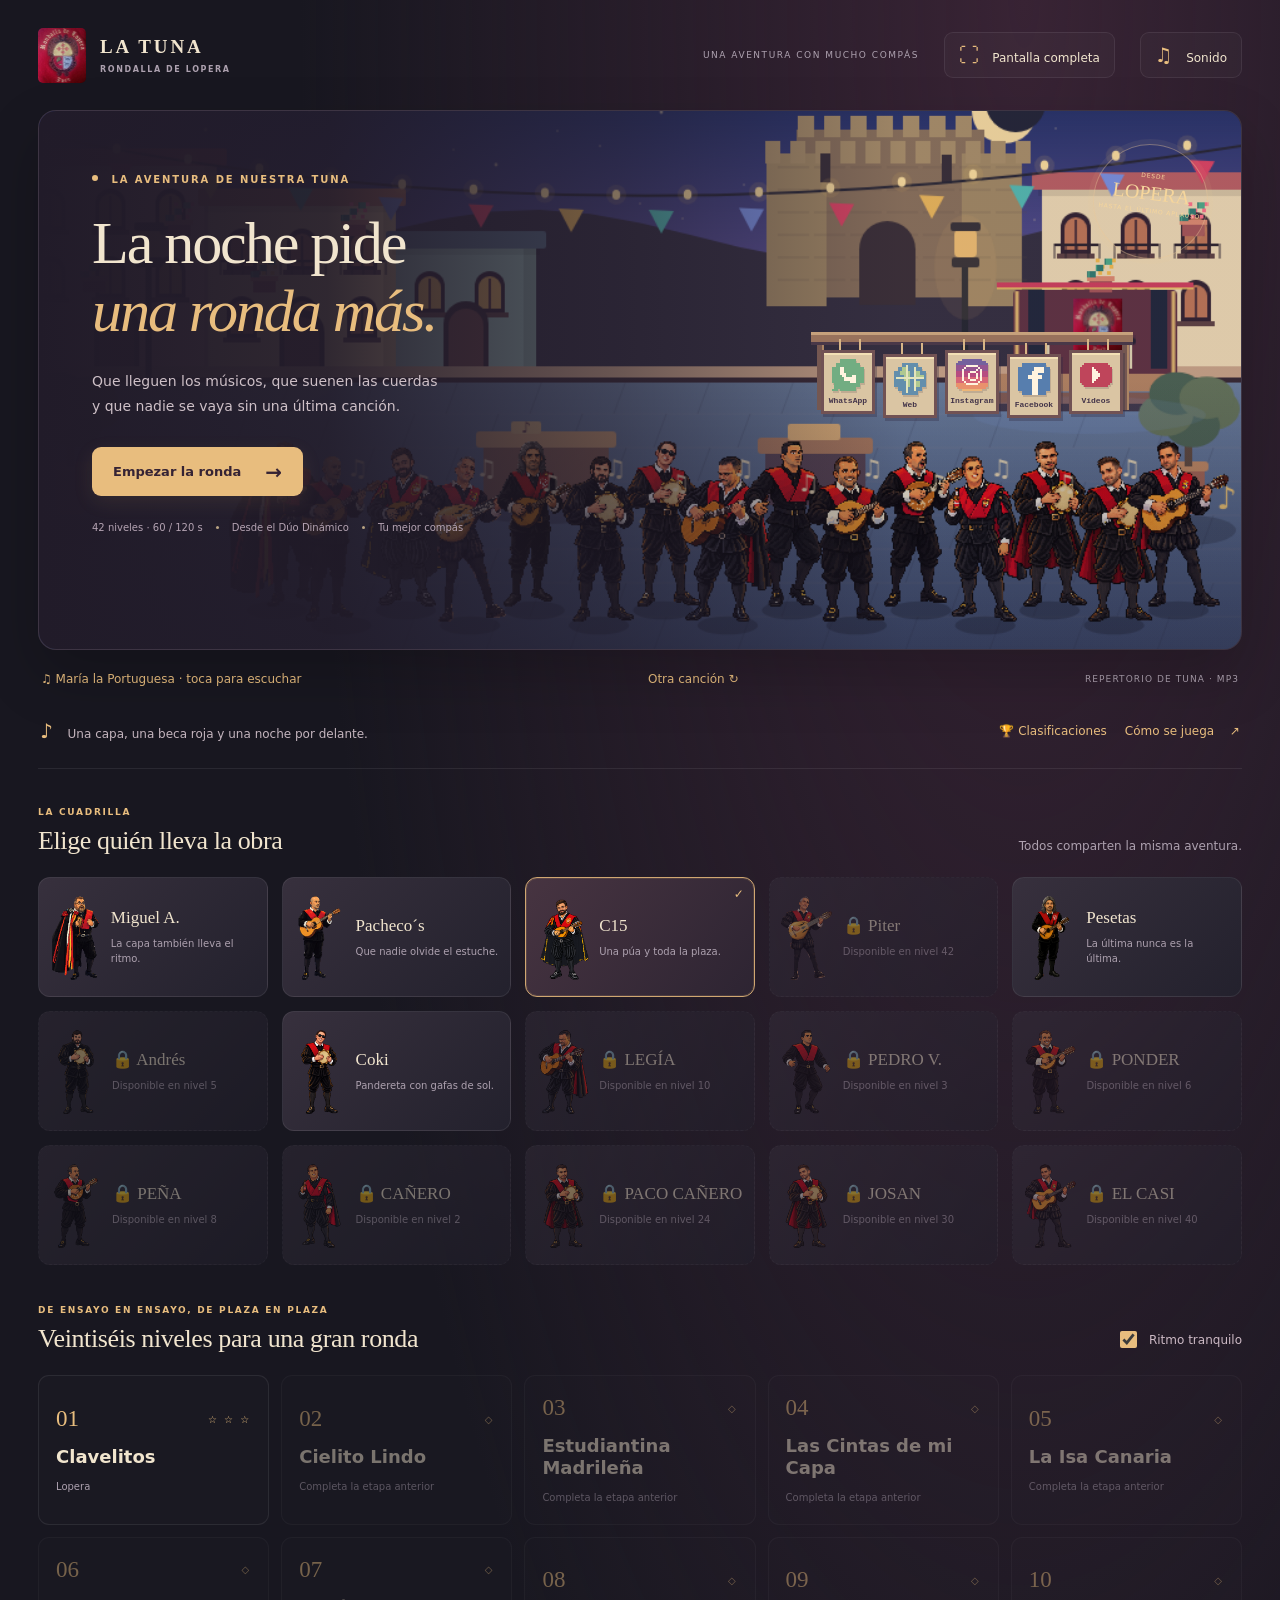
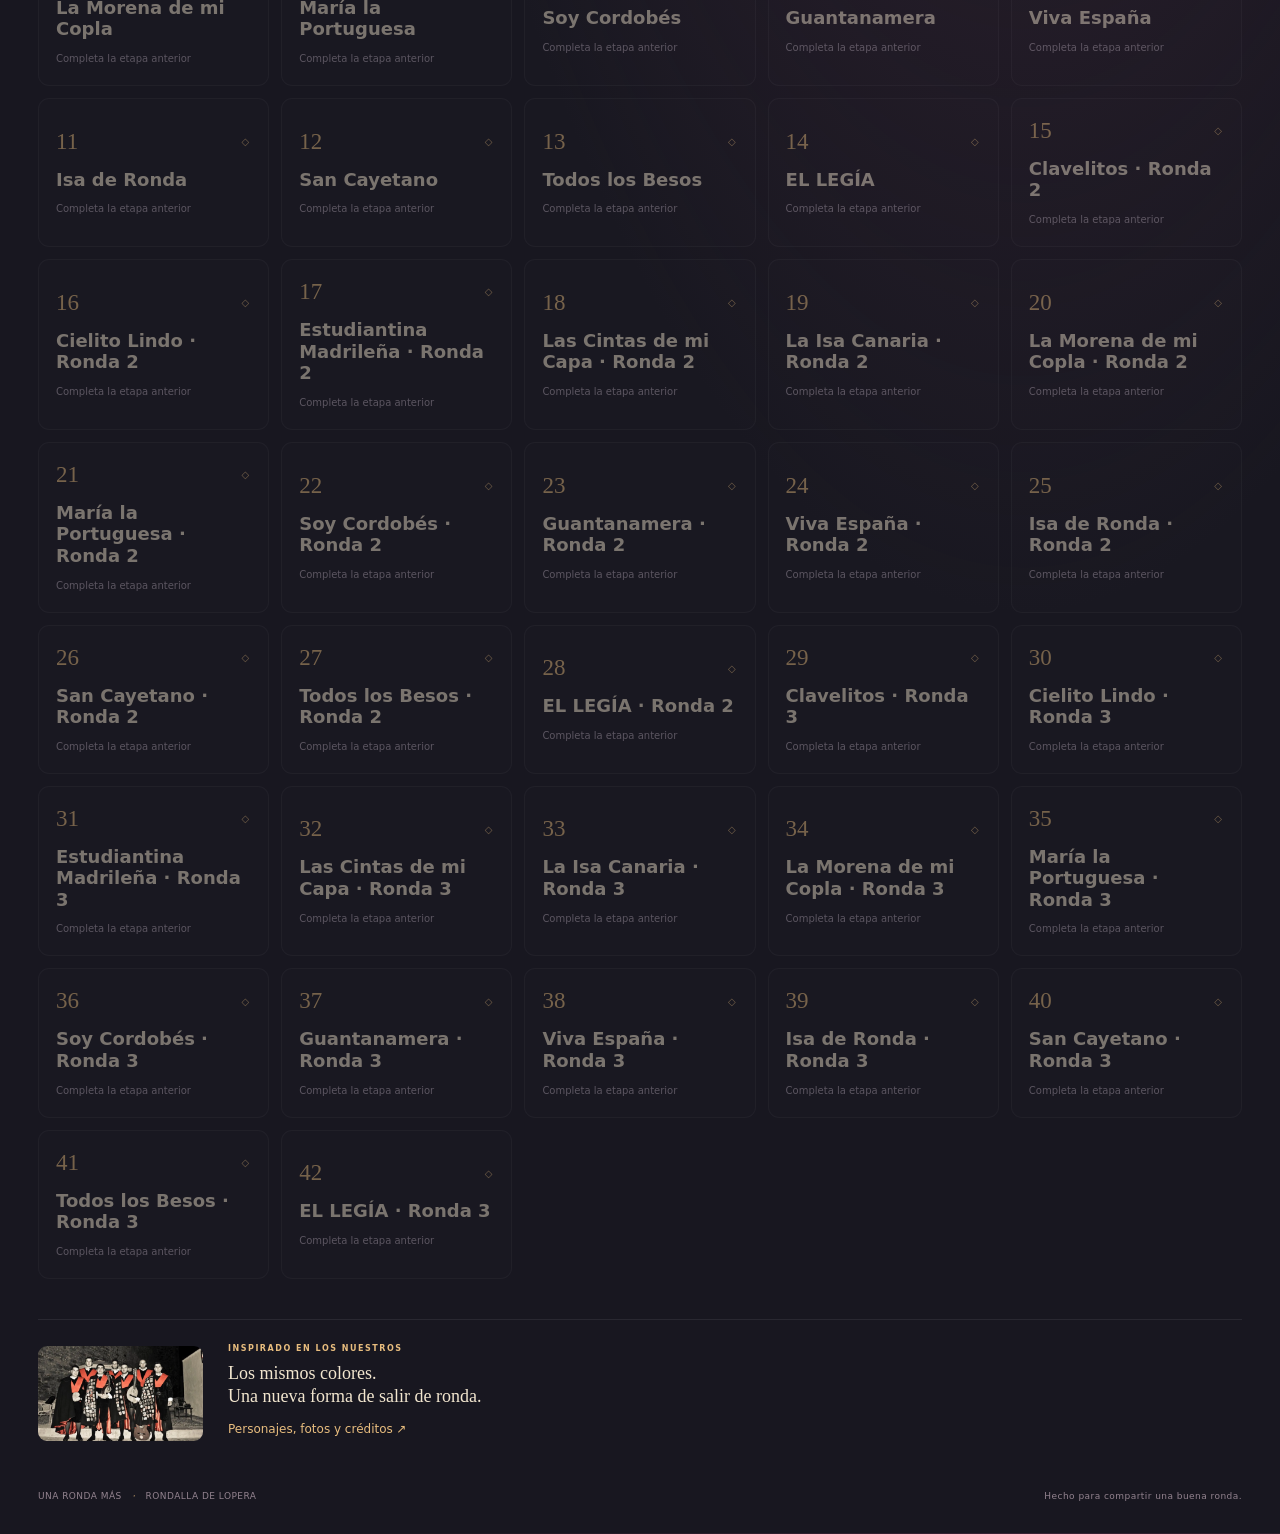
==== commit a0fa1c18: "Publish Piter laud and complete character catalog" ====
--- a/index.html
+++ b/index.html
@@ -47,6 +47,6 @@
   <noscript><div class="noscript">Activa JavaScript en tu navegador para jugar a Una ronda más.</div></noscript>
   <script src="src/songs.js?v=4"></script><script src="src/midi.js?v=4"></script>
   <script src="src/charts/clavelitos.js?v=third-round1"></script><script src="src/charts/cielito-lindo.js?v=third-round1"></script><script src="src/charts/estudiantina-madrilena.js?v=third-round1"></script><script src="src/charts/cintas-capa.js?v=third-round1"></script><script src="src/charts/isa-canaria.js?v=third-round1"></script><script src="src/charts/morena-copla.js?v=third-round1"></script><script src="src/charts/maria-portuguesa.js?v=third-round1"></script><script src="src/charts/soy-cordobes.js?v=third-round1"></script><script src="src/charts/guantanamera.js?v=third-round1"></script><script src="src/charts/viva-espana.js?v=third-round1"></script><script src="src/charts/isa-de-ronda.js?v=third-round1"></script><script src="src/charts/san-cayetano.js?v=third-round1"></script><script src="src/charts/todos-los-besos.js?v=third-round1"></script>
-  <script src="src/charts/el-legia.js?v=third-round1"></script><script src="src/recordings.js?v=third-round1"></script><script src="src/ambient-recordings.js?v=third-round1"></script><script src="src/data.js?v=third-round1"></script><script src="src/rankings-config.js?v=ranking1"></script><script src="src/leaderboards.js?v=third-round1"></script><script src="src/engine.js?v=third-round1"></script><script src="src/audio.js?v=third-round1"></script><script src="src/event-scenes.js?v=20261009-procession1"></script><script src="src/promotion.js?v=20261011-home-links1"></script><script src="src/art.js?v=20261011-flex-party1"></script><script src="src/game.js?v=third-round1"></script>
+  <script src="src/charts/el-legia.js?v=third-round1"></script><script src="src/recordings.js?v=third-round1"></script><script src="src/ambient-recordings.js?v=third-round1"></script><script src="src/data.js?v=20261011-piter-laud2"></script><script src="src/rankings-config.js?v=ranking1"></script><script src="src/leaderboards.js?v=third-round1"></script><script src="src/engine.js?v=third-round1"></script><script src="src/audio.js?v=third-round1"></script><script src="src/event-scenes.js?v=20261009-procession1"></script><script src="src/promotion.js?v=20261011-home-links1"></script><script src="src/art.js?v=20261011-flex-party1"></script><script src="src/game.js?v=20261011-piter-laud1"></script>
 </body>
 </html>
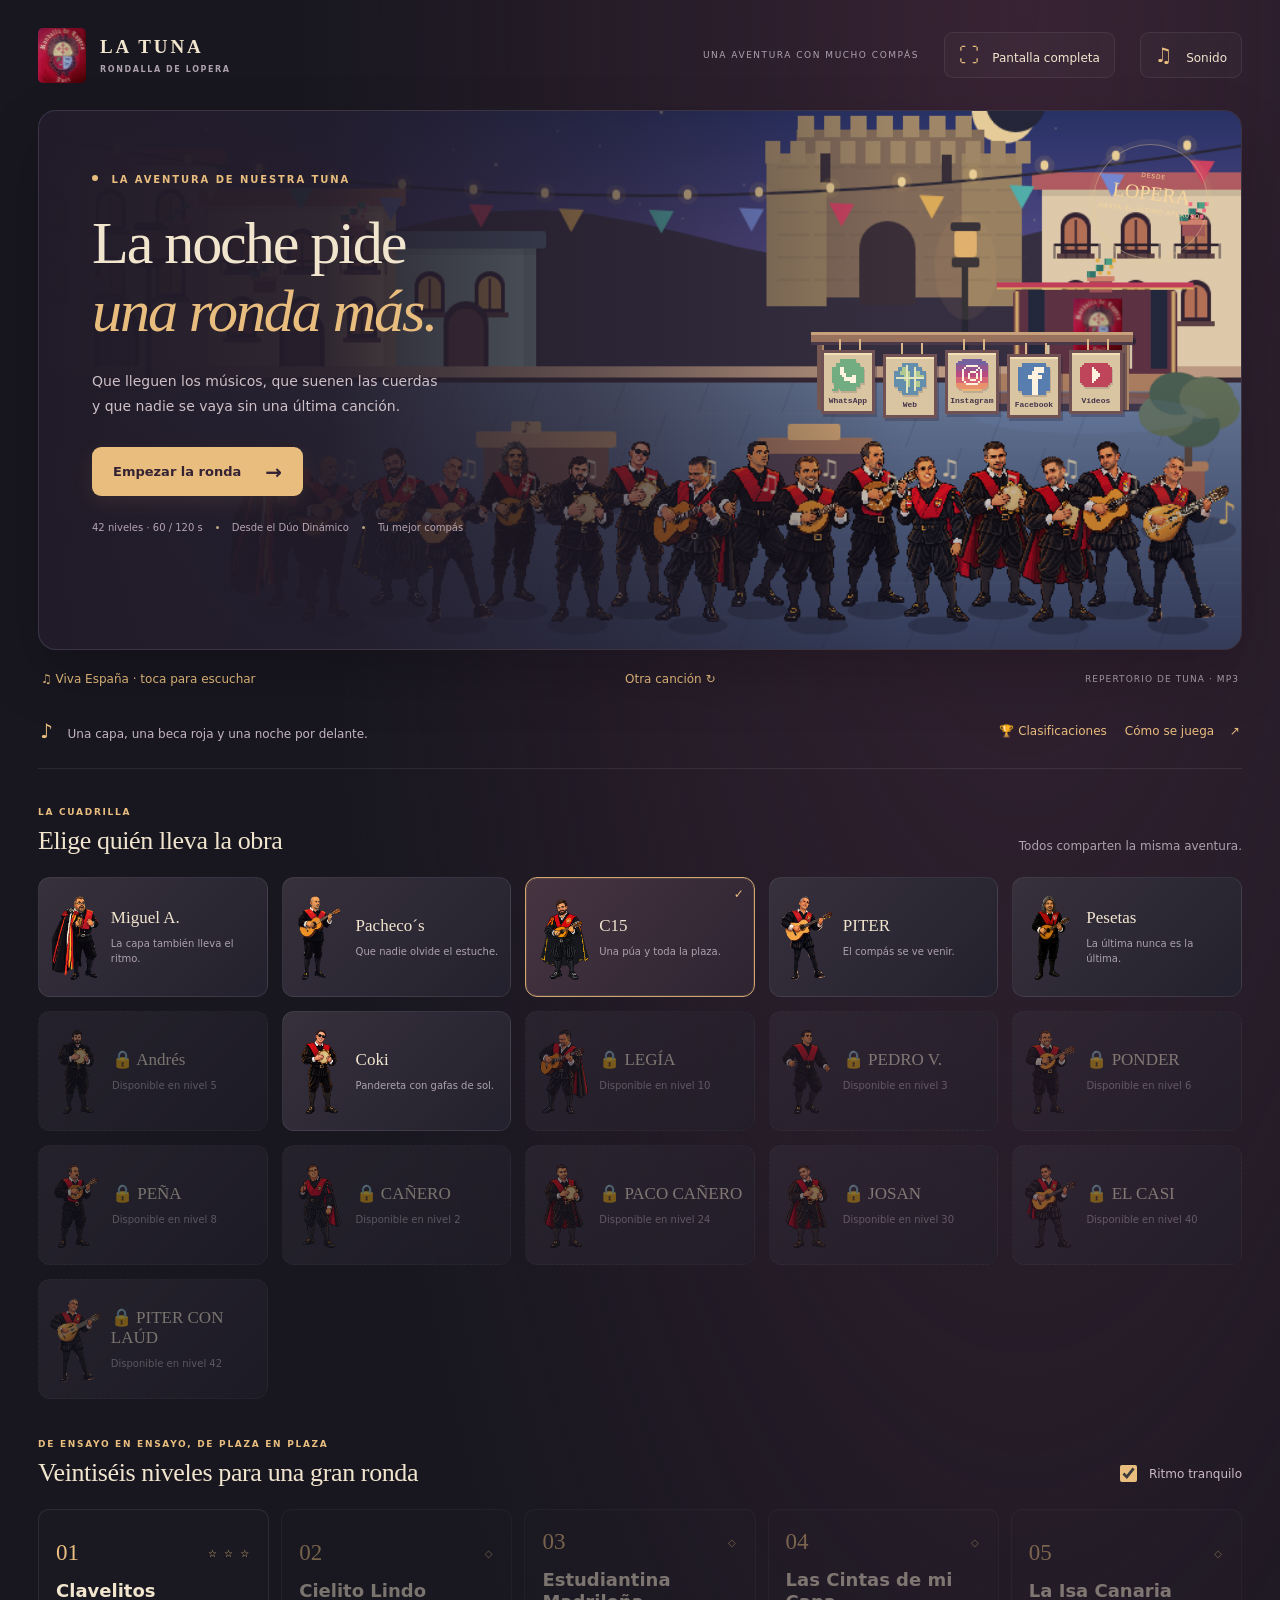
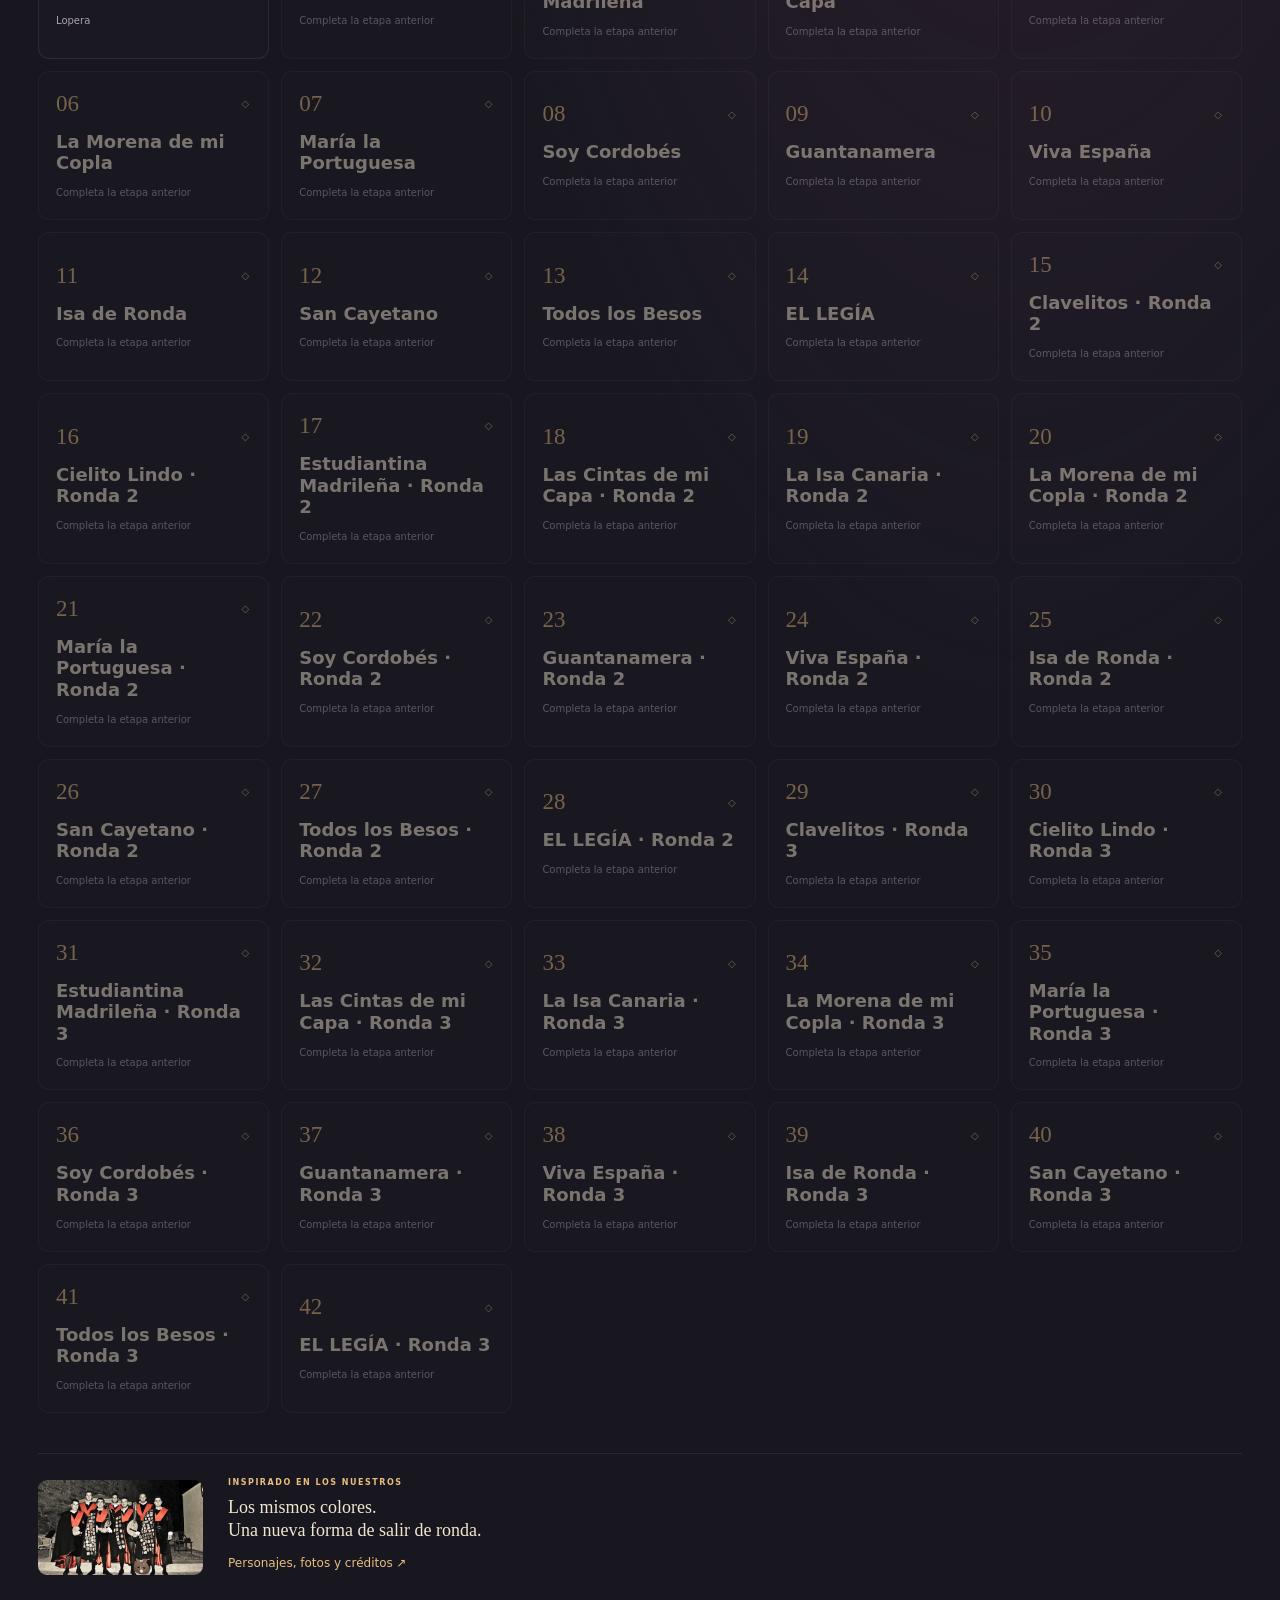
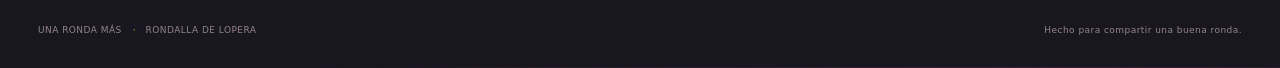
==== commit 1a79c563: "Keep Piter guitar and laud as separate characters" ====
--- a/index.html
+++ b/index.html
@@ -47,6 +47,7 @@
   <noscript><div class="noscript">Activa JavaScript en tu navegador para jugar a Una ronda más.</div></noscript>
   <script src="src/songs.js?v=4"></script><script src="src/midi.js?v=4"></script>
   <script src="src/charts/clavelitos.js?v=third-round1"></script><script src="src/charts/cielito-lindo.js?v=third-round1"></script><script src="src/charts/estudiantina-madrilena.js?v=third-round1"></script><script src="src/charts/cintas-capa.js?v=third-round1"></script><script src="src/charts/isa-canaria.js?v=third-round1"></script><script src="src/charts/morena-copla.js?v=third-round1"></script><script src="src/charts/maria-portuguesa.js?v=third-round1"></script><script src="src/charts/soy-cordobes.js?v=third-round1"></script><script src="src/charts/guantanamera.js?v=third-round1"></script><script src="src/charts/viva-espana.js?v=third-round1"></script><script src="src/charts/isa-de-ronda.js?v=third-round1"></script><script src="src/charts/san-cayetano.js?v=third-round1"></script><script src="src/charts/todos-los-besos.js?v=third-round1"></script>
-  <script src="src/charts/el-legia.js?v=third-round1"></script><script src="src/recordings.js?v=third-round1"></script><script src="src/ambient-recordings.js?v=third-round1"></script><script src="src/data.js?v=20261011-piter-laud2"></script><script src="src/rankings-config.js?v=ranking1"></script><script src="src/leaderboards.js?v=third-round1"></script><script src="src/engine.js?v=third-round1"></script><script src="src/audio.js?v=third-round1"></script><script src="src/event-scenes.js?v=20261009-procession1"></script><script src="src/promotion.js?v=20261011-home-links1"></script><script src="src/art.js?v=20261011-flex-party1"></script><script src="src/game.js?v=20261011-piter-laud1"></script>
+  <script src="src/charts/el-legia.js?v=third-round1"></script><script src="src/recordings.js?v=third-round1"></script><script src="src/ambient-recordings.js?v=third-round1"></script><script src="src/data.js?v=20261012-piter-variants1"></script><script src="src/rankings-config.js?v=ranking1"></script><script src="src/leaderboards.js?v=third-round1"></script><script src="src/engine.js?v=third-round1"></script><script src="src/audio.js?v=third-round1"></script><script src="src/event-scenes.js?v=20261009-procession1"></script><script src="src/promotion.js?v=20261011-home-links1"></script><script src="src/art.js?v=20261011-flex-party1"></script><script src="src/game.js?v=20261012-piter-variants1"></script>
 </body>
 </html>
+
